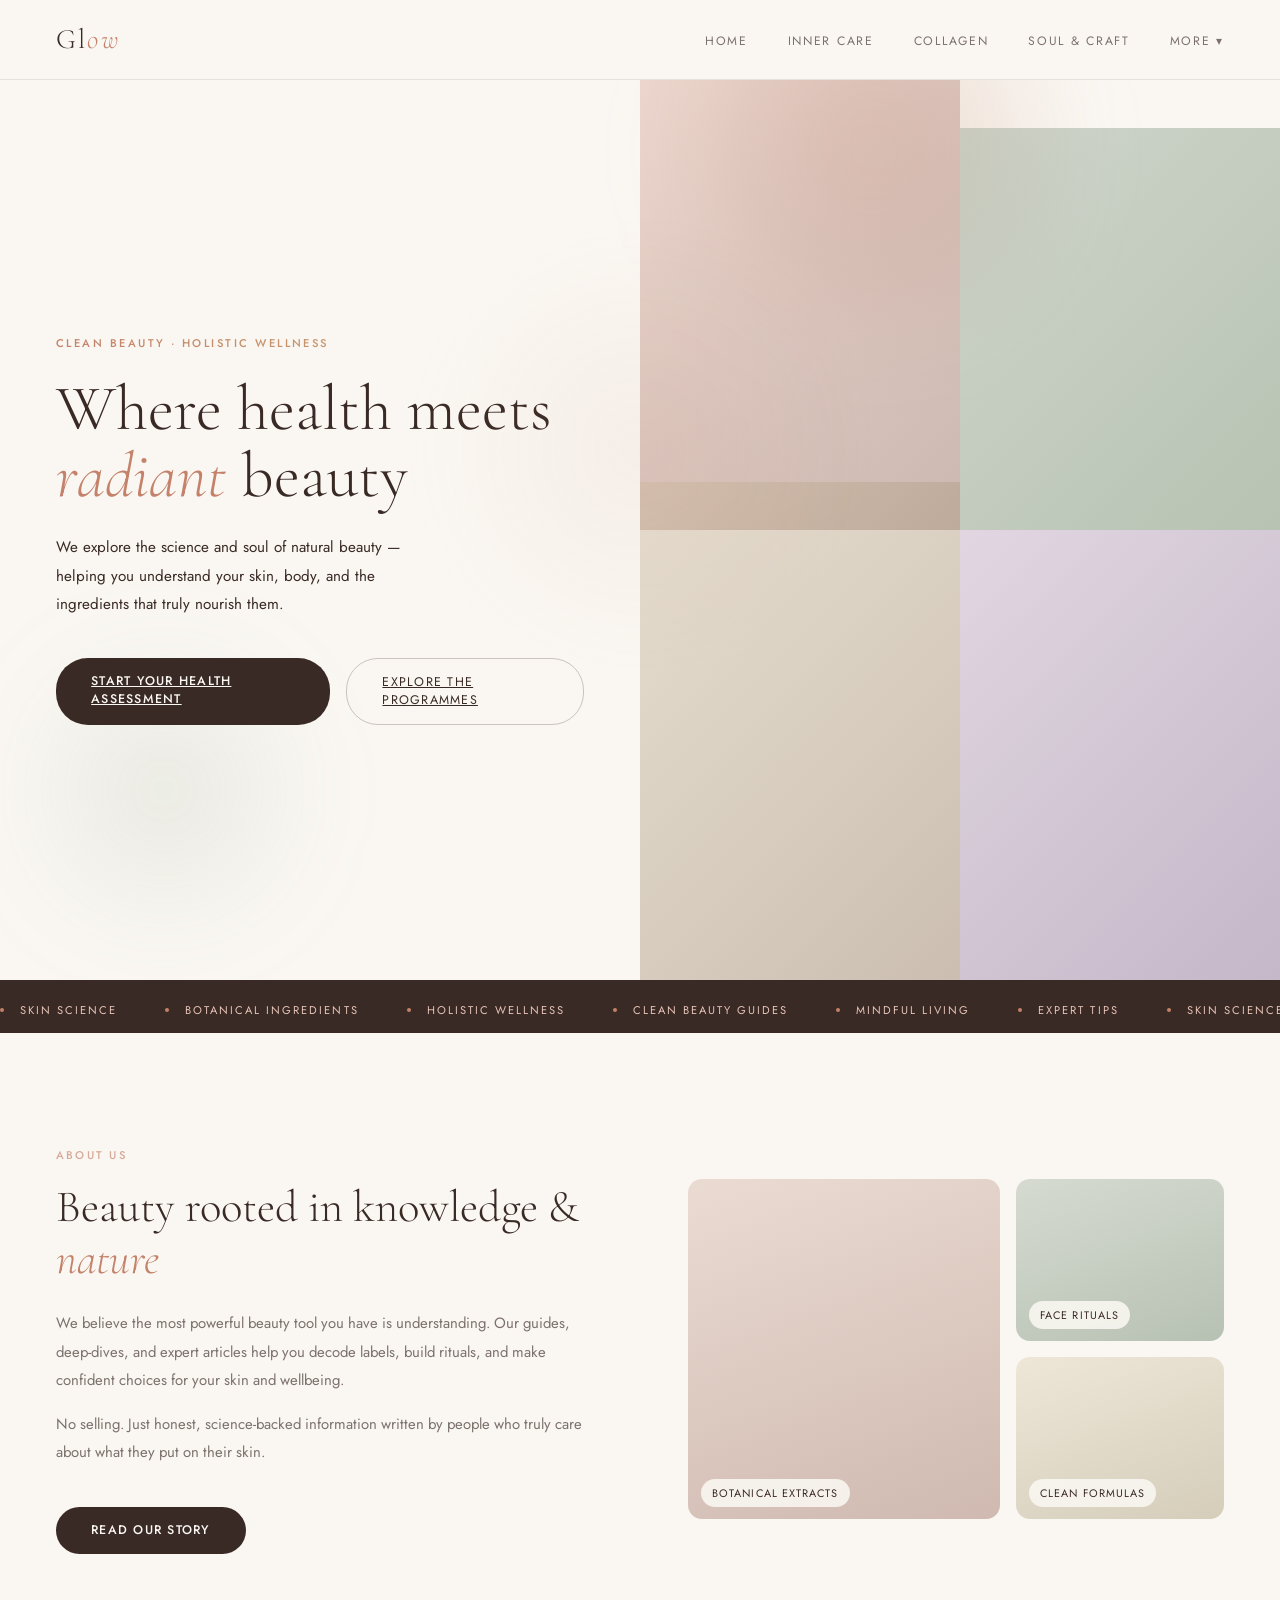
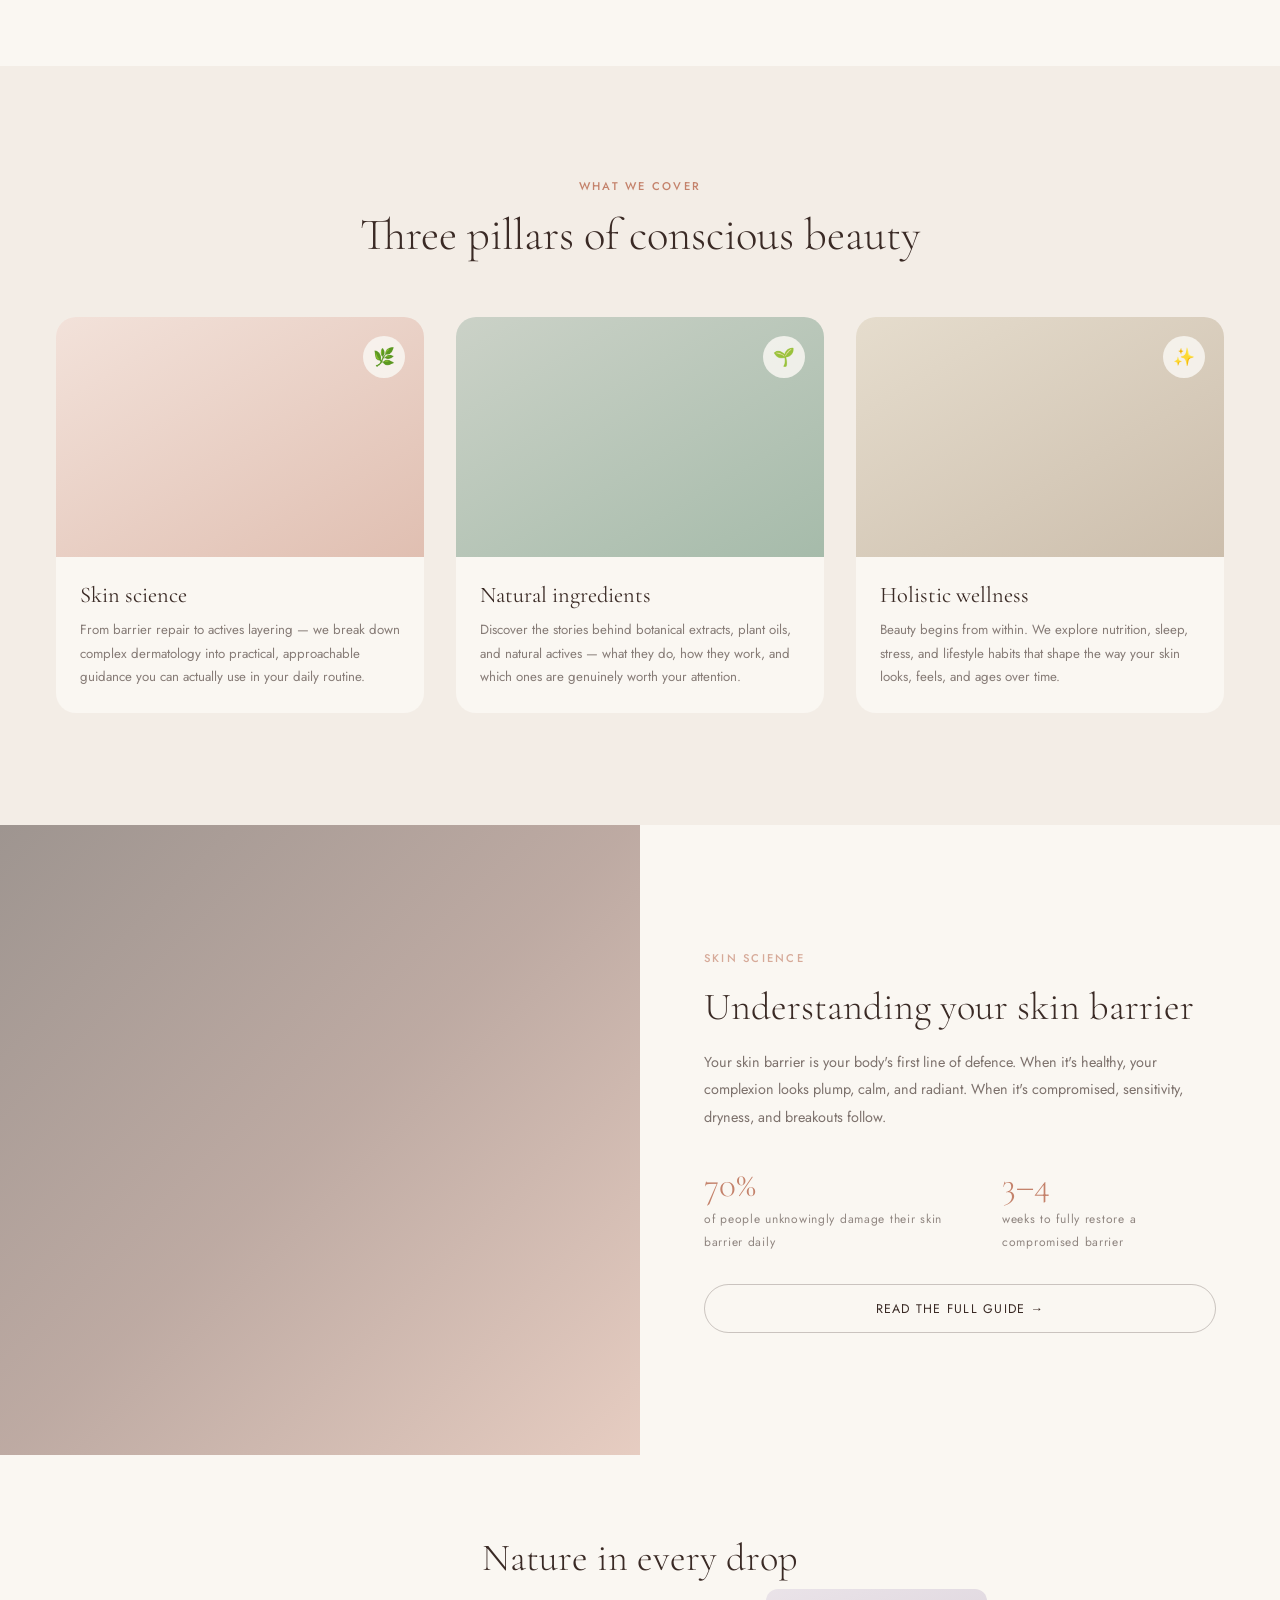
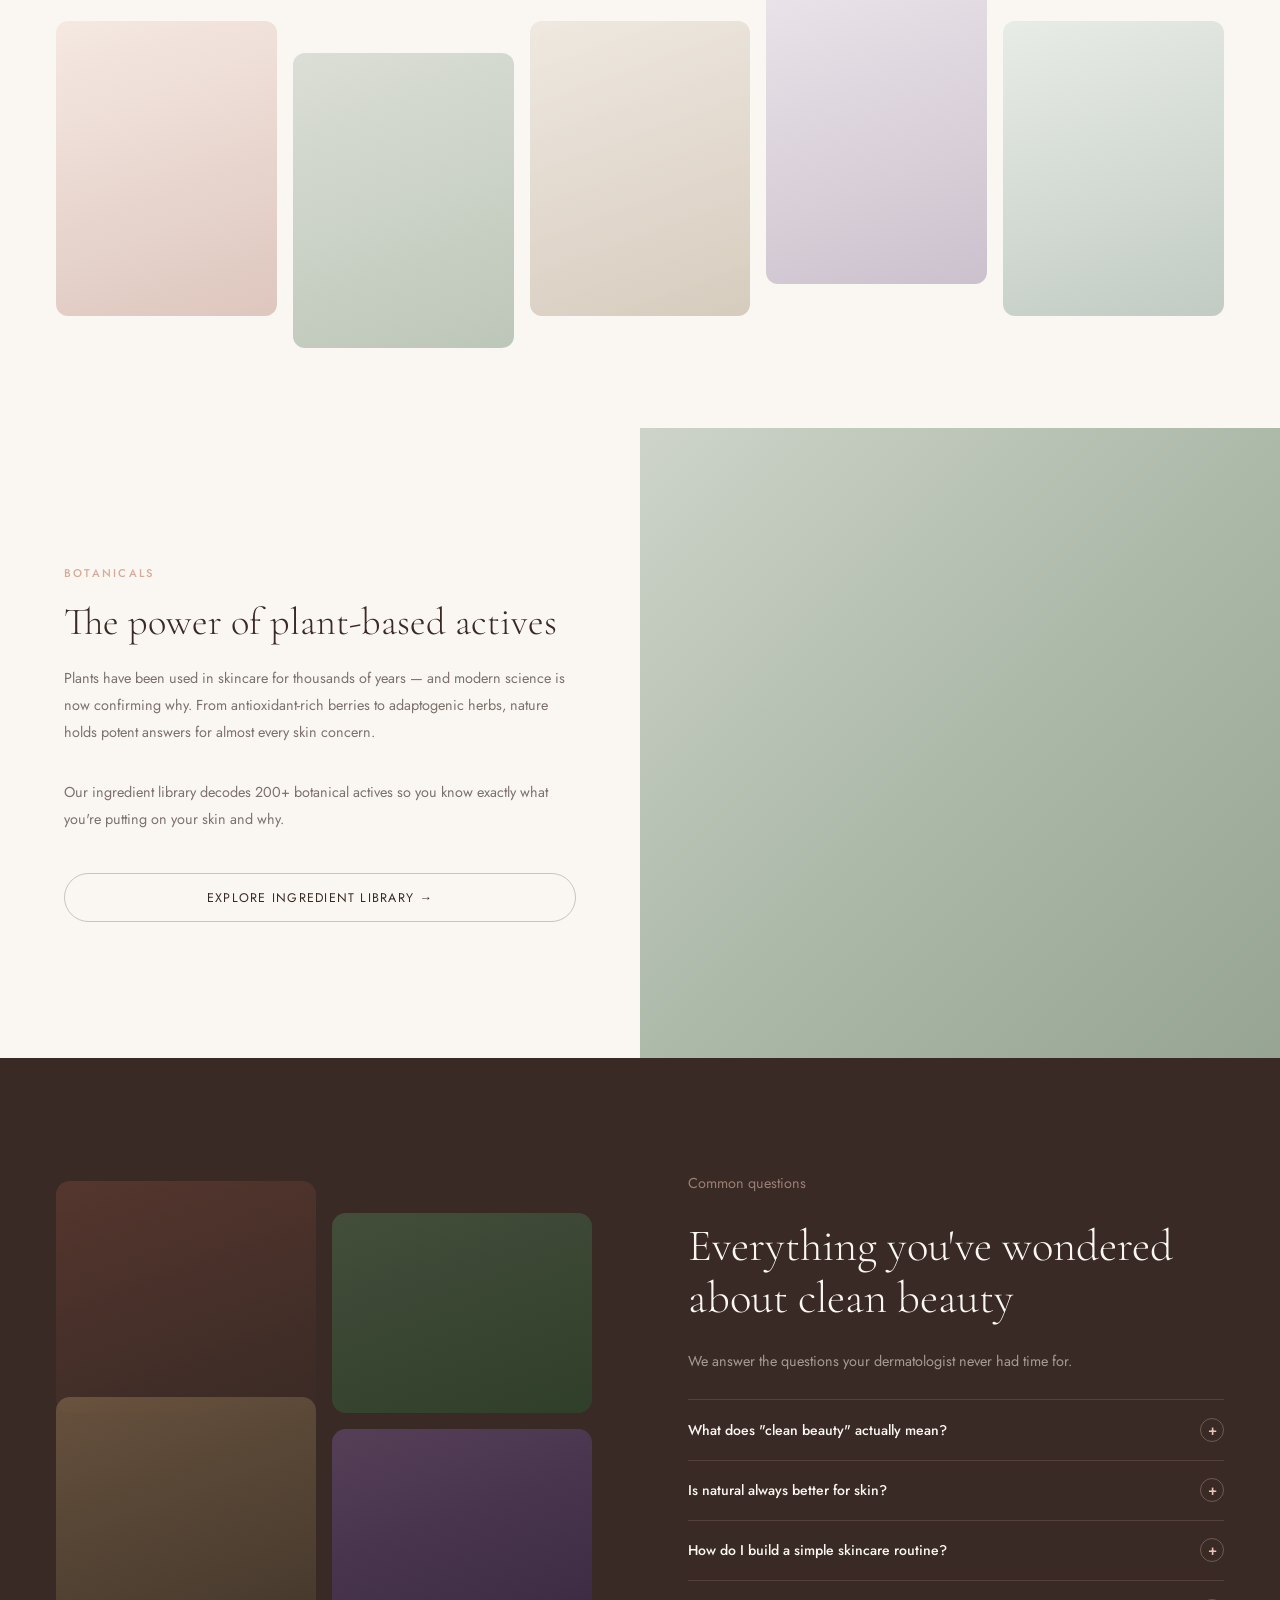
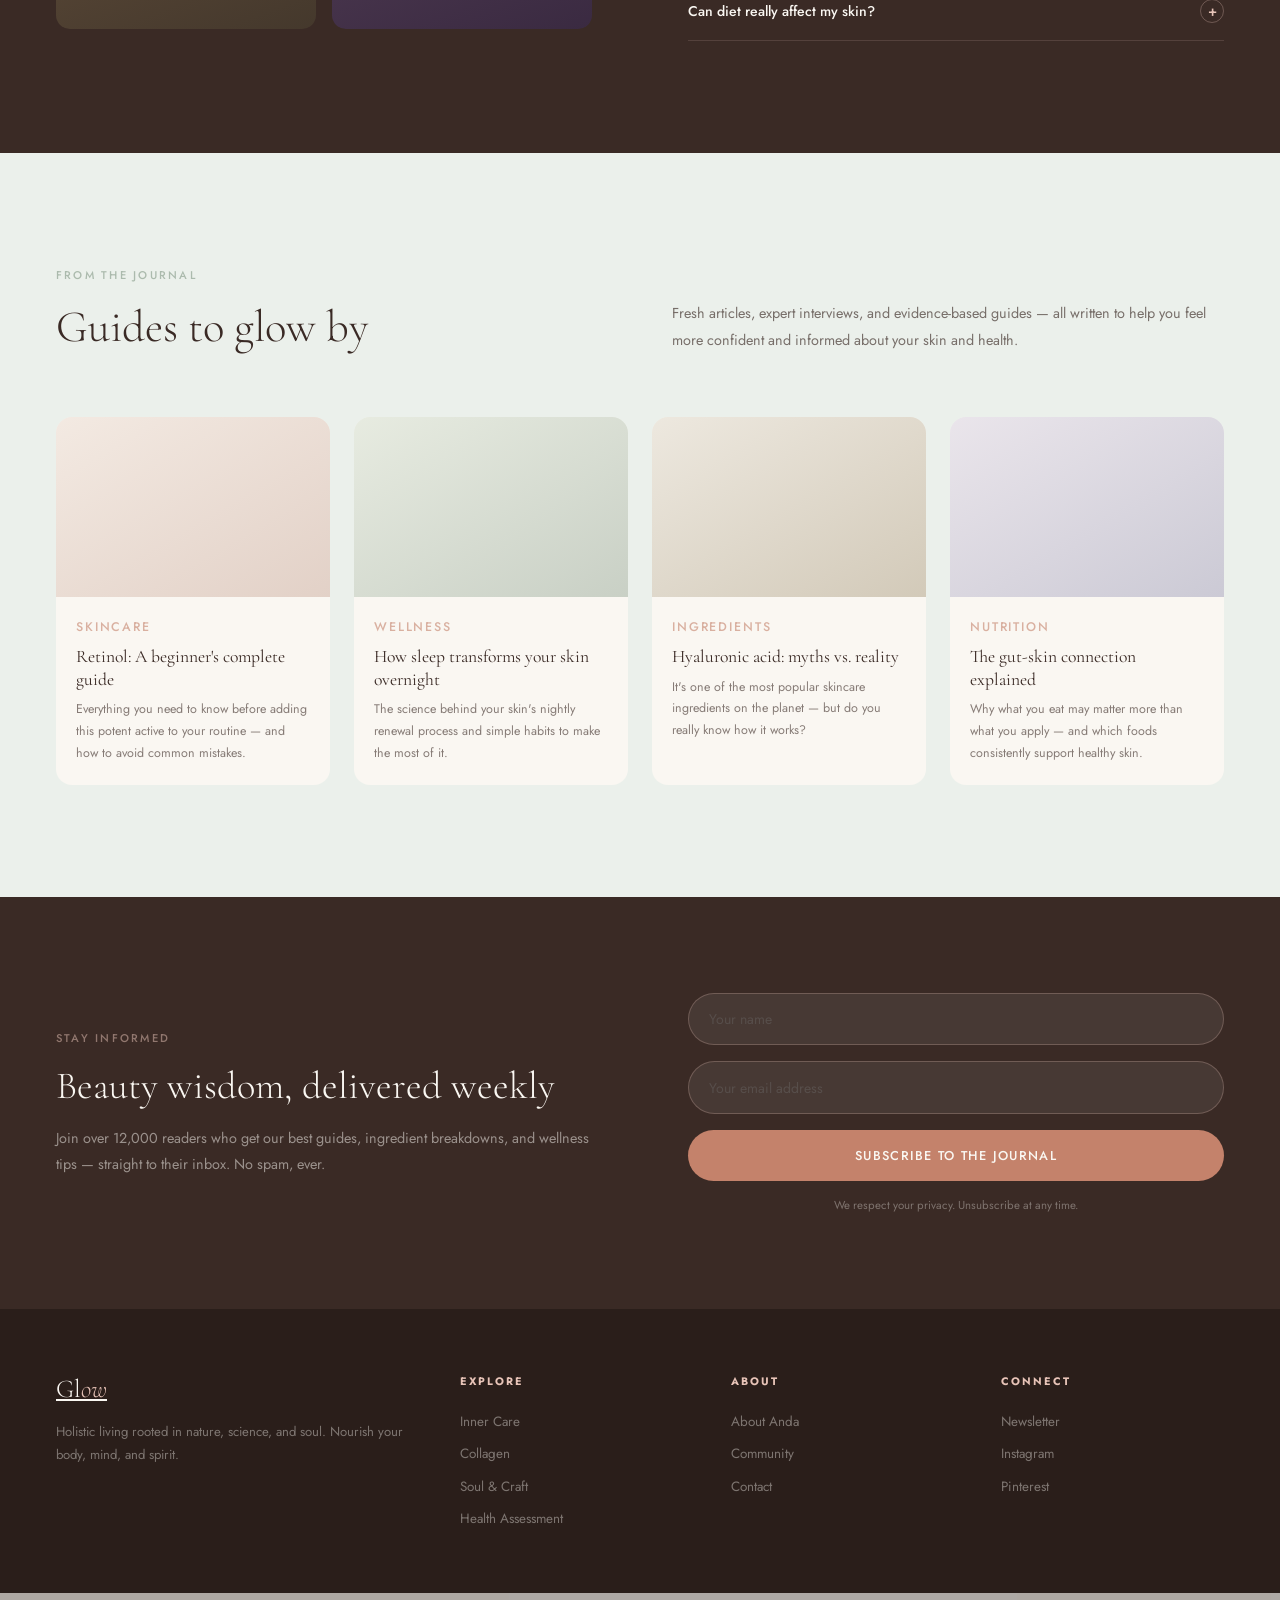
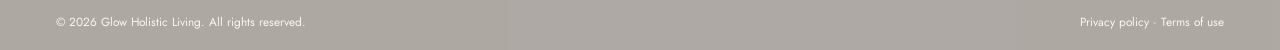
==== index.html @ bde8964c "Initial commit" ====
<!DOCTYPE html>
<html lang="en">
<head>
<meta charset="UTF-8">
<meta name="viewport" content="width=device-width, initial-scale=1.0">
<title>Glow Holistic Living — Home</title>
<link href="https://fonts.googleapis.com/css2?family=Cormorant+Garamond:ital,wght@0,300;0,400;1,300;1,400&family=Jost:wght@300;400;500&display=swap" rel="stylesheet">
<style>
*,*::before,*::after{box-sizing:border-box;margin:0;padding:0}
:root{
  --cream:#FAF7F2;--blush:#E8C4B8;--rose:#C4826B;--deep:#3A2A25;
  --sage:#8A9E8C;--gold:#C9A96E;--light:#F3EDE6;--sage-light:#EBF0EB;
}
html{scroll-behavior:smooth}
body{font-family:'Jost',sans-serif;background:var(--cream);color:var(--deep);overflow-x:hidden}

/* SCROLL REVEAL */
.reveal{opacity:0;transform:translateY(48px);transition:opacity 0.8s ease,transform 0.8s ease}
.reveal.visible{opacity:1;transform:translateY(0)}
.reveal-left{opacity:0;transform:translateX(-48px);transition:opacity 0.9s ease,transform 0.9s ease}
.reveal-left.visible{opacity:1;transform:translateX(0)}
.reveal-right{opacity:0;transform:translateX(48px);transition:opacity 0.9s ease,transform 0.9s ease}
.reveal-right.visible{opacity:1;transform:translateX(0)}
.reveal-scale{opacity:0;transform:scale(0.92);transition:opacity 0.9s ease,transform 0.9s ease}
.reveal-scale.visible{opacity:1;transform:scale(1)}
.delay-1{transition-delay:0.1s}.delay-2{transition-delay:0.2s}.delay-3{transition-delay:0.3s}.delay-4{transition-delay:0.4s}

/* NAV */
nav{
  display:flex;justify-content:space-between;align-items:center;
  padding:1.4rem 3.5rem;background:rgba(250,247,242,0.92);
  position:sticky;top:0;z-index:200;
  border-bottom:0.5px solid rgba(58,42,37,0.1);
  backdrop-filter:blur(8px);
}
.logo{font-family:'Cormorant Garamond',serif;font-size:1.75rem;font-weight:300;letter-spacing:0.08em;text-decoration:none;color:var(--deep)}
.logo em{font-style:italic;color:var(--rose)}
nav ul{list-style:none;display:flex;gap:2.5rem}
nav ul a{text-decoration:none;font-size:0.76rem;font-weight:400;letter-spacing:0.14em;text-transform:uppercase;color:var(--deep);opacity:0.65;transition:opacity 0.2s}
nav ul a:hover{opacity:1}
.nav-btn{background:var(--deep);color:var(--cream)!important;opacity:1!important;padding:0.55rem 1.3rem;border-radius:2rem;font-size:0.74rem!important}

/* HERO */
.hero{min-height:100vh;display:grid;grid-template-columns:1fr 1fr;position:relative;overflow:hidden}
.hero-left{display:flex;flex-direction:column;justify-content:center;padding:7rem 3.5rem;z-index:2}
.hero-eyebrow{font-size:0.7rem;letter-spacing:0.22em;text-transform:uppercase;color:var(--rose);margin-bottom:1.5rem;font-weight:500}
.hero-title{font-family:'Cormorant Garamond',serif;font-size:clamp(3.2rem,5vw,5.5rem);font-weight:300;line-height:1.05;margin-bottom:1.5rem}
.hero-title em{font-style:italic;color:var(--rose)}
.hero-desc{font-size:0.95rem;line-height:1.85;opacity:0.6;max-width:380px;margin-bottom:2.5rem}
.btn-primary{background:var(--deep);color:var(--cream);padding:0.9rem 2.2rem;border-radius:2rem;font-size:0.78rem;font-weight:500;letter-spacing:0.1em;text-transform:uppercase;cursor:pointer;border:none;font-family:'Jost',sans-serif;transition:background 0.25s,transform 0.2s}
.btn-primary:hover{background:var(--rose);transform:translateY(-2px)}
.btn-outline{background:transparent;color:var(--deep);padding:0.9rem 2.2rem;border-radius:2rem;font-size:0.78rem;font-weight:400;letter-spacing:0.1em;text-transform:uppercase;cursor:pointer;border:1px solid rgba(58,42,37,0.25);font-family:'Jost',sans-serif;transition:border-color 0.25s,transform 0.2s}
.btn-outline:hover{border-color:var(--rose);color:var(--rose);transform:translateY(-2px)}
.btn-group{display:flex;gap:1rem}

.hero-right{position:relative;overflow:hidden}
.hero-collage{width:100%;height:100%;display:grid;grid-template-columns:1fr 1fr;grid-template-rows:1fr 1fr;gap:0}
.hero-img{background-size:cover;background-position:center;transition:transform 8s ease}
.hero-img:hover{transform:scale(1.04)}
.hi1{background:linear-gradient(135deg,#D4A090 0%,#8A6055 100%)}
.hi2{background:linear-gradient(135deg,#8A9E8C 0%,#5A7A5C 100%);margin-top:3rem}
.hi3{background:linear-gradient(135deg,#C9B89A 0%,#8A7055 100%);margin-top:-3rem}
.hi4{background:linear-gradient(135deg,#B8A0C4 0%,#7A6090 100%)}

.hero-float{
  position:absolute;bottom:2.5rem;right:2.5rem;
  background:rgba(250,247,242,0.92);backdrop-filter:blur(8px);
  padding:1.1rem 1.4rem;border-radius:14px;z-index:10;
  font-size:0.8rem;color:var(--deep);
}
.hero-float strong{display:block;font-family:'Cormorant Garamond',serif;font-size:1.8rem;font-weight:400;color:var(--rose);line-height:1}

/* MARQUEE */
.marquee-strip{background:var(--deep);padding:0.95rem 0;overflow:hidden;white-space:nowrap}
.marquee-track{display:inline-flex;gap:3rem;animation:marquee 20s linear infinite}
@keyframes marquee{from{transform:translateX(0)}to{transform:translateX(-50%)}}
.marquee-item{font-size:0.7rem;font-weight:400;letter-spacing:0.18em;text-transform:uppercase;color:var(--blush);display:flex;align-items:center;gap:1rem}
.mdot{width:4px;height:4px;border-radius:50%;background:var(--rose);flex-shrink:0}

/* INTRO */
.intro{padding:7rem 3.5rem;display:grid;grid-template-columns:1fr 1fr;gap:6rem;align-items:center}
.intro-text .tag{font-size:0.7rem;letter-spacing:0.2em;text-transform:uppercase;color:var(--rose);margin-bottom:1rem;font-weight:500}
.intro-text h2{font-family:'Cormorant Garamond',serif;font-size:clamp(2.2rem,3.5vw,3.2rem);font-weight:300;line-height:1.15;margin-bottom:1.5rem}
.intro-text p{font-size:0.93rem;line-height:1.9;opacity:0.65;margin-bottom:1rem}
.intro-mosaic{display:grid;grid-template-columns:3fr 2fr;grid-template-rows:auto auto;gap:1rem}
.mosaic-img{border-radius:14px;overflow:hidden;position:relative}
.mosaic-img.tall{grid-row:1/3}
.mi1{background:linear-gradient(160deg,#C9A090,#8A5545);min-height:340px}
.mi2{background:linear-gradient(160deg,#8A9E8C,#4A6A4C);min-height:155px}
.mi3{background:linear-gradient(160deg,#D4C4A0,#9A8A60);min-height:155px}
.mosaic-img .img-label{
  position:absolute;bottom:0.8rem;left:0.8rem;
  background:rgba(250,247,242,0.88);backdrop-filter:blur(4px);
  font-size:0.68rem;letter-spacing:0.1em;text-transform:uppercase;
  padding:0.35rem 0.7rem;border-radius:2rem;color:var(--deep)
}

/* PILLARS */
.pillars{background:var(--light);padding:7rem 3.5rem;text-align:center}
.pillars-header .tag{font-size:0.7rem;letter-spacing:0.2em;text-transform:uppercase;color:var(--rose);margin-bottom:1rem;font-weight:500}
.pillars-header h2{font-family:'Cormorant Garamond',serif;font-size:clamp(2.2rem,3.5vw,3.2rem);font-weight:300;margin-bottom:3.5rem;line-height:1.15}
.pillars-grid{display:grid;grid-template-columns:repeat(3,1fr);gap:2rem}
.pillar-card{background:var(--cream);border-radius:20px;overflow:hidden;text-align:left}
.pillar-img{height:240px;position:relative}
.pi1{background:linear-gradient(150deg,#E8C4B8,#C4826B)}
.pi2{background:linear-gradient(150deg,#8A9E8C,#4A7A5C)}
.pi3{background:linear-gradient(150deg,#C9B89A,#9A8060)}
.pillar-icon{
  position:absolute;top:1.2rem;right:1.2rem;
  width:42px;height:42px;border-radius:50%;
  background:rgba(250,247,242,0.85);
  display:flex;align-items:center;justify-content:center;
  font-size:1.1rem
}
.pillar-body{padding:1.5rem}
.pillar-body h3{font-family:'Cormorant Garamond',serif;font-size:1.4rem;font-weight:400;margin-bottom:0.6rem}
.pillar-body p{font-size:0.83rem;line-height:1.8;opacity:0.6}

/* SPLIT FEATURE */
.feature{display:grid;grid-template-columns:1fr 1fr;min-height:70vh}
.feature-img{position:relative;overflow:hidden}
.feature-img-inner{width:100%;height:100%;min-height:500px;transition:transform 0.6s ease}
.feature-img:hover .feature-img-inner{transform:scale(1.03)}
.fi1{background:linear-gradient(135deg,#3A2A25 0%,#6A4035 40%,#C4826B 100%)}
.fi2{background:linear-gradient(135deg,#8A9E8C 0%,#4A6A4C 60%,#2A4A2C 100%)}
.fi3{background:linear-gradient(135deg,#C9B89A 0%,#8A7050 60%,#4A4030 100%)}
.feature-text{display:flex;flex-direction:column;justify-content:center;padding:5rem 4rem}
.feature-text .tag{font-size:0.7rem;letter-spacing:0.2em;text-transform:uppercase;color:var(--rose);margin-bottom:1rem;font-weight:500}
.feature-text h2{font-family:'Cormorant Garamond',serif;font-size:clamp(2rem,3vw,3rem);font-weight:300;line-height:1.15;margin-bottom:1.25rem}
.feature-text p{font-size:0.9rem;line-height:1.9;opacity:0.65;margin-bottom:2rem}
.stat-row{display:flex;gap:2.5rem;margin-bottom:2rem}
.stat strong{display:block;font-family:'Cormorant Garamond',serif;font-size:2.2rem;font-weight:300;color:var(--rose)}
.stat span{font-size:0.75rem;opacity:0.55;letter-spacing:0.06em}

/* GALLERY STRIP */
.gallery{padding:5rem 3.5rem}
.gallery h2{font-family:'Cormorant Garamond',serif;font-size:clamp(2rem,3vw,2.8rem);font-weight:300;margin-bottom:2.5rem;text-align:center}
.gallery-scroll{display:grid;grid-template-columns:repeat(5,1fr);gap:1rem}
.gallery-item{border-radius:12px;overflow:hidden;aspect-ratio:3/4;position:relative;cursor:pointer}
.gallery-item:nth-child(2){margin-top:2rem}
.gallery-item:nth-child(4){margin-top:-2rem}
.gi1{background:linear-gradient(160deg,#E8C4B8,#A06050)}
.gi2{background:linear-gradient(160deg,#8A9E8C,#3A6040)}
.gi3{background:linear-gradient(160deg,#D4C4B0,#8A7050)}
.gi4{background:linear-gradient(160deg,#C0B0D0,#6A5080)}
.gi5{background:linear-gradient(160deg,#B8D0C8,#4A7060)}
.gallery-item .overlay{
  position:absolute;inset:0;background:rgba(58,42,37,0);
  display:flex;align-items:flex-end;padding:1rem;
  transition:background 0.3s
}
.gallery-item:hover .overlay{background:rgba(58,42,37,0.35)}
.overlay-text{color:var(--cream);font-size:0.75rem;letter-spacing:0.1em;text-transform:uppercase;opacity:0;transition:opacity 0.3s;font-weight:500}
.gallery-item:hover .overlay-text{opacity:1}

/* DARK FEATURE */
.dark-feature{background:var(--deep);color:var(--cream);padding:7rem 3.5rem;display:grid;grid-template-columns:1fr 1fr;gap:6rem;align-items:center}
.dark-feature .tag{color:var(--blush)}
.dark-feature h2{font-family:'Cormorant Garamond',serif;font-size:clamp(2.2rem,3.5vw,3.2rem);font-weight:300;line-height:1.15;margin-bottom:1.5rem;color:var(--cream)}
.dark-feature p{font-size:0.9rem;line-height:1.9;opacity:0.55;margin-bottom:1.5rem}
.accordion{display:flex;flex-direction:column;gap:0}
.acc-item{border-top:0.5px solid rgba(232,196,184,0.15);padding:1.1rem 0;cursor:pointer}
.acc-item:last-child{border-bottom:0.5px solid rgba(232,196,184,0.15)}
.acc-header{display:flex;justify-content:space-between;align-items:center;font-size:0.88rem;font-weight:500;color:var(--cream)}
.acc-toggle{width:24px;height:24px;border-radius:50%;border:0.5px solid rgba(232,196,184,0.3);display:flex;align-items:center;justify-content:center;font-size:0.9rem;color:var(--blush);transition:transform 0.3s}
.acc-body{font-size:0.82rem;line-height:1.8;opacity:0.5;max-height:0;overflow:hidden;transition:max-height 0.4s ease,padding 0.3s}
.acc-body.open{max-height:200px;padding-top:0.75rem}
.acc-toggle.open{transform:rotate(45deg)}

.dark-img-grid{display:grid;grid-template-columns:1fr 1fr;gap:1rem}
.dark-img{border-radius:14px;overflow:hidden}
.dim1{background:linear-gradient(160deg,#6A4035,#3A2A25);min-height:200px}
.dim2{background:linear-gradient(160deg,#4A6A4C,#2A4A2C);min-height:200px;margin-top:2rem}
.dim3{background:linear-gradient(160deg,#8A7050,#4A4030);min-height:200px;margin-top:-2rem}
.dim4{background:linear-gradient(160deg,#6A5080,#3A2A50);min-height:200px}

/* TIPS */
.tips{padding:7rem 3.5rem;background:var(--sage-light)}
.tips-header{display:grid;grid-template-columns:1fr 1fr;gap:4rem;align-items:end;margin-bottom:4rem}
.tips-header .tag{font-size:0.7rem;letter-spacing:0.2em;text-transform:uppercase;color:var(--sage);margin-bottom:1rem;font-weight:500}
.tips-header h2{font-family:'Cormorant Garamond',serif;font-size:clamp(2.2rem,3.5vw,3.2rem);font-weight:300;line-height:1.15}
.tips-header p{font-size:0.9rem;line-height:1.85;opacity:0.65;align-self:end}
.tips-grid{display:grid;grid-template-columns:repeat(4,1fr);gap:1.5rem}
.tip-card{background:var(--cream);border-radius:16px;overflow:hidden}
.tip-img{height:180px;position:relative;overflow:hidden}
.ti1{background:linear-gradient(150deg,#E8D4C8,#C4A090)}
.ti2{background:linear-gradient(150deg,#C8D8C4,#8A9E8C)}
.ti3{background:linear-gradient(150deg,#D8D0C0,#A09070)}
.ti4{background:linear-gradient(150deg,#D0C8E0,#9090B0)}
.tip-body{padding:1.25rem}
.tip-cat{font-size:0.65rem;letter-spacing:0.15em;text-transform:uppercase;color:var(--rose);margin-bottom:0.4rem;font-weight:500}
.tip-body h4{font-family:'Cormorant Garamond',serif;font-size:1.1rem;font-weight:400;margin-bottom:0.5rem;line-height:1.3}
.tip-body p{font-size:0.78rem;line-height:1.75;opacity:0.6}

/* NEWSLETTER */
.newsletter{
  background:var(--deep);padding:6rem 3.5rem;
  display:grid;grid-template-columns:1fr 1fr;gap:6rem;align-items:center
}
.nl-text .tag{color:var(--blush);font-size:0.7rem;letter-spacing:0.2em;text-transform:uppercase;margin-bottom:1rem;font-weight:500}
.nl-text h2{font-family:'Cormorant Garamond',serif;font-size:clamp(2rem,3vw,3rem);font-weight:300;line-height:1.15;color:var(--cream);margin-bottom:1rem}
.nl-text p{font-size:0.9rem;line-height:1.85;opacity:0.5;color:var(--cream)}
.nl-form{display:flex;flex-direction:column;gap:1rem}
.nl-input{background:rgba(255,255,255,0.07);border:0.5px solid rgba(232,196,184,0.25);color:var(--cream);font-family:'Jost',sans-serif;font-size:0.88rem;padding:0.95rem 1.25rem;border-radius:2rem;outline:none;transition:border-color 0.25s}
.nl-input::placeholder{opacity:0.35}
.nl-input:focus{border-color:rgba(232,196,184,0.6)}
.nl-btn{background:var(--rose);color:var(--cream);border:none;font-family:'Jost',sans-serif;font-size:0.8rem;font-weight:500;letter-spacing:0.1em;text-transform:uppercase;padding:1rem;border-radius:2rem;cursor:pointer;transition:background 0.25s,transform 0.2s}
.nl-btn:hover{background:var(--blush);color:var(--deep);transform:translateY(-2px)}
.nl-note{font-size:0.72rem;opacity:0.35;color:var(--cream);text-align:center}

/* FOOTER */
footer{background:#2A1E1A;color:var(--cream);padding:4rem 3.5rem;display:grid;grid-template-columns:1.6fr 1fr 1fr 1fr;gap:3rem}
.f-logo{font-family:'Cormorant Garamond',serif;font-size:1.6rem;font-weight:300;color:var(--cream);margin-bottom:1rem;display:block}
.f-logo em{font-style:italic;color:var(--blush)}
.f-desc{font-size:0.82rem;line-height:1.8;opacity:0.4}
.f-col h4{font-size:0.68rem;letter-spacing:0.18em;text-transform:uppercase;margin-bottom:1.25rem;color:var(--blush)}
.f-col ul{list-style:none;display:flex;flex-direction:column;gap:0.6rem}
.f-col ul a{text-decoration:none;font-size:0.84rem;color:var(--cream);opacity:0.4;transition:opacity 0.2s}
.f-col ul a:hover{opacity:0.9}
.f-bottom{background:#221814;padding:1.25rem 3.5rem;display:flex;justify-content:space-between;font-size:0.74rem;opacity:0.35;color:var(--cream)}

/* Decorative blobs on hero */
.blob{position:absolute;border-radius:50%;filter:blur(60px);pointer-events:none;z-index:0}
.blob-1{width:300px;height:300px;background:rgba(196,130,107,0.18);top:-80px;right:20%;animation:float1 8s ease-in-out infinite}
.blob-2{width:200px;height:200px;background:rgba(138,158,140,0.15);bottom:10%;left:5%;animation:float2 10s ease-in-out infinite}
@keyframes float1{0%,100%{transform:translateY(0) scale(1)}50%{transform:translateY(-30px) scale(1.05)}}
@keyframes float2{0%,100%{transform:translateY(0) scale(1)}50%{transform:translateY(20px) scale(0.97)}}

/* NAV COMPACT ON SCROLL */
nav{transition:padding 0.35s ease,box-shadow 0.35s ease}
nav.scrolled{padding-top:0.8rem;padding-bottom:0.8rem;box-shadow:0 4px 24px rgba(58,42,37,0.09)}

/* NAV LINK UNDERLINE SLIDE */
nav ul a{position:relative}
nav ul a::after{content:'';position:absolute;bottom:-3px;left:0;right:0;height:1px;background:var(--rose);transform:scaleX(0);transform-origin:right;transition:transform 0.3s ease}
nav ul a:hover::after{transform:scaleX(1);transform-origin:left}

/* NAV DROPDOWN */
.nav-more{position:relative}
.nav-more-trigger{cursor:pointer;user-select:none}
.nav-dropdown{display:none;position:absolute;top:calc(100% + 14px);right:0;background:rgba(250,247,242,0.98);backdrop-filter:blur(10px);border:0.5px solid rgba(58,42,37,0.1);border-radius:14px;padding:0.5rem 0;min-width:195px;box-shadow:0 12px 40px rgba(58,42,37,0.13);flex-direction:column}
.nav-more.open .nav-dropdown{display:flex}
.nav-dropdown a{padding:0.7rem 1.3rem;font-size:0.73rem;font-weight:400;letter-spacing:0.12em;text-transform:uppercase;color:var(--deep);opacity:0.65;transition:opacity 0.2s,background 0.2s;text-decoration:none}
.nav-dropdown a::after{display:none!important}
.nav-dropdown a:hover{opacity:1;background:rgba(196,130,107,0.07)}

/* MOBILE NAV */
.nav-toggle{display:none;flex-direction:column;gap:5px;background:none;border:none;cursor:pointer;padding:6px}
.nav-toggle span{display:block;width:22px;height:1.5px;background:var(--deep);transition:transform 0.3s,opacity 0.3s}

/* MOBILE RESPONSIVE */
@media(max-width:768px){
  nav{padding:1rem 1.5rem}
  nav ul{display:none;flex-direction:column;gap:0;position:absolute;top:100%;left:0;right:0;background:rgba(250,247,242,0.98);backdrop-filter:blur(12px);border-bottom:0.5px solid rgba(58,42,37,0.1);padding:0.5rem 0;align-items:stretch}
  nav ul.mobile-open{display:flex}
  nav ul li{border-top:0.5px solid rgba(58,42,37,0.06)}
  nav ul a{padding:0.85rem 1.5rem;display:block;opacity:0.75}
  .nav-toggle{display:flex}
  .nav-more .nav-dropdown{position:static;border:none;box-shadow:none;background:rgba(58,42,37,0.04);border-radius:0;padding:0;display:none}
  .nav-more.open .nav-dropdown{display:flex}
  .nav-dropdown a{padding:0.75rem 2.5rem}
  .hero{grid-template-columns:1fr;min-height:auto}
  .hero-right{display:none}
  .hero-left{padding:4rem 1.5rem 3rem}
  .intro{grid-template-columns:1fr;gap:2.5rem;padding:4rem 1.5rem}
  .intro-mosaic{display:none}
  .pillars{padding:4rem 1.5rem}
  .pillars-grid{grid-template-columns:1fr}
  .feature{grid-template-columns:1fr}
  .feature-img-inner{min-height:280px}
  .gallery{padding:4rem 1.5rem}
  .gallery-scroll{grid-template-columns:repeat(2,1fr)}
  .dark-feature{grid-template-columns:1fr;padding:4rem 1.5rem;gap:3rem}
  .dark-img-grid{display:none}
  .tips{padding:4rem 1.5rem}
  .tips-header{grid-template-columns:1fr;gap:1.5rem}
  .tips-grid{grid-template-columns:1fr 1fr}
  .newsletter{grid-template-columns:1fr;gap:3rem;padding:4rem 1.5rem}
  footer{grid-template-columns:1fr 1fr;gap:2rem;padding:3rem 1.5rem}
  .f-bottom{padding:1rem 1.5rem;flex-direction:column;gap:0.5rem;text-align:center}
}
@media(max-width:480px){
  footer{grid-template-columns:1fr}
  .tips-grid{grid-template-columns:1fr}
  .gallery-scroll{grid-template-columns:1fr 1fr}
}

/* HERO EYEBROW GRADIENT TEXT */
.hero-eyebrow{background:linear-gradient(90deg,var(--rose),var(--gold),var(--rose));background-size:200% auto;-webkit-background-clip:text;-webkit-text-fill-color:transparent;background-clip:text;animation:gradient-text 4s linear infinite}
@keyframes gradient-text{0%{background-position:0% center}100%{background-position:200% center}}

/* HERO COLLAGE CONTINUOUS FLOAT */
.hi1{animation:float-a 7s ease-in-out infinite}
.hi2{animation:float-b 9s ease-in-out infinite 1.2s}
.hi3{animation:float-c 8s ease-in-out infinite 0.6s}
.hi4{animation:float-d 10s ease-in-out infinite 2s}
@keyframes float-a{0%,100%{transform:translateY(0)}50%{transform:translateY(-10px)}}
@keyframes float-b{0%,100%{transform:translateY(0)}50%{transform:translateY(8px)}}
@keyframes float-c{0%,100%{transform:translateY(0)}50%{transform:translateY(-6px)}}
@keyframes float-d{0%,100%{transform:translateY(0)}50%{transform:translateY(12px)}}

/* PULSE RING ON HERO FLOAT BADGE */
.hero-float{position:relative}
.hero-float::before{content:'';position:absolute;inset:-6px;border-radius:19px;border:1.5px solid rgba(196,130,107,0.5);animation:pulse-border 2.5s ease-in-out infinite;pointer-events:none}
@keyframes pulse-border{0%,100%{opacity:0.7;transform:scale(1)}50%{opacity:0;transform:scale(1.07)}}

/* SHIMMER SWEEP ON GRADIENT IMAGE BLOCKS */
.hero-img,.mosaic-img,.pillar-img,.dark-img,.tip-img,.feature-img-inner{position:relative;overflow:hidden}
.hero-img::after,.mosaic-img::after,.pillar-img::after,.dark-img::after,.tip-img::after,.feature-img-inner::after{
  content:'';position:absolute;top:0;left:-80%;width:50%;height:100%;
  background:linear-gradient(90deg,transparent,rgba(255,255,255,0.13),transparent);
  transform:skewX(-15deg);animation:shimmer-sweep 5s ease-in-out infinite;pointer-events:none;
}
@keyframes shimmer-sweep{0%{left:-80%}55%,100%{left:160%}}
.hi1::after{animation-delay:0s}.hi2::after{animation-delay:0.8s}.hi3::after{animation-delay:1.6s}.hi4::after{animation-delay:2.4s}
.mi1::after{animation-delay:0.4s}.mi2::after{animation-delay:1.2s}.mi3::after{animation-delay:2s}
.pi1::after{animation-delay:0.6s}.pi2::after{animation-delay:1.4s}.pi3::after{animation-delay:2.2s}
.fi1::after{animation-delay:0.3s}.fi2::after{animation-delay:1.1s}.fi3::after{animation-delay:1.9s}
.dim1::after{animation-delay:0.2s}.dim2::after{animation-delay:1s}.dim3::after{animation-delay:1.8s}.dim4::after{animation-delay:2.6s}
.ti1::after{animation-delay:0.5s}.ti2::after{animation-delay:1.3s}.ti3::after{animation-delay:2.1s}.ti4::after{animation-delay:2.9s}

/* CARD HOVER (base transition — tilt done via JS) */
.pillar-card,.tip-card{transition:transform 0.25s ease,box-shadow 0.25s ease}

/* CURSOR GLOW */
.cursor-glow{position:fixed;width:480px;height:480px;background:radial-gradient(circle,rgba(196,130,107,0.07) 0%,transparent 70%);border-radius:50%;pointer-events:none;transform:translate(-50%,-50%);z-index:9999}

/* BUTTON RIPPLE */
.btn-primary,.btn-outline,.nl-btn{position:relative;overflow:hidden}
.ripple{position:absolute;border-radius:50%;background:rgba(255,255,255,0.28);transform:scale(0);animation:ripple-anim 0.55s linear;pointer-events:none}
@keyframes ripple-anim{to{transform:scale(4);opacity:0}}

/* GALLERY ITEM SHIMMER (uses ::before to avoid overlay conflict) */
.gallery-item::before{content:'';position:absolute;top:0;left:-80%;width:50%;height:100%;background:linear-gradient(90deg,transparent,rgba(255,255,255,0.1),transparent);transform:skewX(-15deg);animation:shimmer-sweep 5s ease-in-out infinite;pointer-events:none;z-index:1}
.gi1::before{animation-delay:0.1s}.gi2::before{animation-delay:0.9s}.gi3::before{animation-delay:1.7s}.gi4::before{animation-delay:2.5s}.gi5::before{animation-delay:3.2s}
</style>
</head>
<body>

<nav>
  <a href="index.html" class="logo">Gl<em>ow</em></a>
  <button class="nav-toggle" aria-label="Toggle menu"><span></span><span></span><span></span></button>
  <ul>
    <li><a href="index.html" class="nav-active">Home</a></li>
    <li><a href="hydration.html">Inner Care</a></li>
    <li><a href="collagen.html">Collagen</a></li>
    <li><a href="blog.html">Soul &amp; Craft</a></li>
    <li class="nav-more">
      <a href="#" class="nav-more-trigger">More &#9662;</a>
      <div class="nav-dropdown">
        <a href="about.html">About Me</a>
        <a href="community.html">Join the Community</a>
        <a href="assessment.html">Health Assessment</a>
        <a href="contact.html">Contact</a>
      </div>
    </li>
  </ul>
</nav>

<!-- HERO -->
<section class="hero">
  <div class="blob blob-1"></div>
  <div class="blob blob-2"></div>
  <div class="hero-left">
    <p class="hero-eyebrow reveal">Clean Beauty · Holistic Wellness</p>
    <h1 class="hero-title reveal delay-1">Where health meets <em>radiant</em> beauty</h1>
    <p class="hero-desc reveal delay-2">We explore the science and soul of natural beauty — helping you understand your skin, body, and the ingredients that truly nourish them.</p>
    <div class="btn-group reveal delay-3">
      <a href="assessment.html" class="btn-primary">Start Your Health Assessment</a>
      <a href="community.html" class="btn-outline">Explore the Programmes</a>
    </div>
  </div>
  <div class="hero-right">
    <div class="hero-collage">
      <div class="hero-img hi1"></div>
      <div class="hero-img hi2"></div>
      <div class="hero-img hi3"></div>
      <div class="hero-img hi4"></div>
    </div>
    <div class="hero-float reveal delay-4">
      <strong data-count="12" data-suffix="k+">12k+</strong>
      readers this month
    </div>
  </div>
</section>

<!-- MARQUEE -->
<div class="marquee-strip">
  <div class="marquee-track">
    <span class="marquee-item"><span class="mdot"></span>Skin science</span>
    <span class="marquee-item"><span class="mdot"></span>Botanical ingredients</span>
    <span class="marquee-item"><span class="mdot"></span>Holistic wellness</span>
    <span class="marquee-item"><span class="mdot"></span>Clean beauty guides</span>
    <span class="marquee-item"><span class="mdot"></span>Mindful living</span>
    <span class="marquee-item"><span class="mdot"></span>Expert tips</span>
    <span class="marquee-item"><span class="mdot"></span>Skin science</span>
    <span class="marquee-item"><span class="mdot"></span>Botanical ingredients</span>
    <span class="marquee-item"><span class="mdot"></span>Holistic wellness</span>
    <span class="marquee-item"><span class="mdot"></span>Clean beauty guides</span>
    <span class="marquee-item"><span class="mdot"></span>Mindful living</span>
    <span class="marquee-item"><span class="mdot"></span>Expert tips</span>
  </div>
</div>

<!-- INTRO -->
<section class="intro">
  <div class="intro-text reveal-left">
    <p class="tag">About us</p>
    <h2>Beauty rooted in knowledge & <em style="font-family:'Cormorant Garamond',serif;font-style:italic;color:var(--rose)">nature</em></h2>
    <p>We believe the most powerful beauty tool you have is understanding. Our guides, deep-dives, and expert articles help you decode labels, build rituals, and make confident choices for your skin and wellbeing.</p>
    <p>No selling. Just honest, science-backed information written by people who truly care about what they put on their skin.</p>
    <button class="btn-primary" style="margin-top:1.5rem;width:fit-content">Read our story</button>
  </div>
  <div class="intro-mosaic reveal-right">
    <div class="mosaic-img tall mi1"><div class="img-label">Botanical extracts</div></div>
    <div class="mosaic-img mi2"><div class="img-label">Face rituals</div></div>
    <div class="mosaic-img mi3"><div class="img-label">Clean formulas</div></div>
  </div>
</section>

<!-- PILLARS -->
<section class="pillars">
  <div class="pillars-header">
    <p class="tag reveal">What we cover</p>
    <h2 class="reveal delay-1">Three pillars of conscious beauty</h2>
  </div>
  <div class="pillars-grid">
    <div class="pillar-card reveal delay-1">
      <div class="pillar-img pi1">
        <div class="pillar-icon">🌿</div>
      </div>
      <div class="pillar-body">
        <h3>Skin science</h3>
        <p>From barrier repair to actives layering — we break down complex dermatology into practical, approachable guidance you can actually use in your daily routine.</p>
      </div>
    </div>
    <div class="pillar-card reveal delay-2">
      <div class="pillar-img pi2">
        <div class="pillar-icon">🌱</div>
      </div>
      <div class="pillar-body">
        <h3>Natural ingredients</h3>
        <p>Discover the stories behind botanical extracts, plant oils, and natural actives — what they do, how they work, and which ones are genuinely worth your attention.</p>
      </div>
    </div>
    <div class="pillar-card reveal delay-3">
      <div class="pillar-img pi3">
        <div class="pillar-icon">✨</div>
      </div>
      <div class="pillar-body">
        <h3>Holistic wellness</h3>
        <p>Beauty begins from within. We explore nutrition, sleep, stress, and lifestyle habits that shape the way your skin looks, feels, and ages over time.</p>
      </div>
    </div>
  </div>
</section>

<!-- SPLIT FEATURE 1 -->
<section class="feature">
  <div class="feature-img reveal-left">
    <div class="feature-img-inner fi1"></div>
  </div>
  <div class="feature-text reveal-right">
    <p class="tag">Skin science</p>
    <h2>Understanding your skin barrier</h2>
    <p>Your skin barrier is your body's first line of defence. When it's healthy, your complexion looks plump, calm, and radiant. When it's compromised, sensitivity, dryness, and breakouts follow.</p>
    <div class="stat-row">
      <div class="stat"><strong data-count="71" data-suffix="%">71%</strong><span>of people unknowingly damage their skin barrier daily</span></div>
      <div class="stat"><strong>3–4</strong><span>weeks to fully restore a compromised barrier</span></div>
    </div>
    <button class="btn-outline">Read the full guide →</button>
  </div>
</section>

<!-- GALLERY STRIP -->
<section class="gallery">
  <h2 class="reveal">Nature in every drop</h2>
  <div class="gallery-scroll">
    <div class="gallery-item gi1 reveal delay-1"><div class="overlay"><span class="overlay-text">Rose hip</span></div></div>
    <div class="gallery-item gi2 reveal delay-2"><div class="overlay"><span class="overlay-text">Green tea</span></div></div>
    <div class="gallery-item gi3 reveal delay-3"><div class="overlay"><span class="overlay-text">Argan oil</span></div></div>
    <div class="gallery-item gi4 reveal delay-4"><div class="overlay"><span class="overlay-text">Lavender</span></div></div>
    <div class="gallery-item gi5 reveal"><div class="overlay"><span class="overlay-text">Aloe vera</span></div></div>
  </div>
</section>

<!-- SPLIT FEATURE 2 -->
<section class="feature" style="direction:rtl">
  <div class="feature-img reveal-right" style="direction:ltr">
    <div class="feature-img-inner fi2"></div>
  </div>
  <div class="feature-text reveal-left" style="direction:ltr">
    <p class="tag">Botanicals</p>
    <h2>The power of plant-based actives</h2>
    <p>Plants have been used in skincare for thousands of years — and modern science is now confirming why. From antioxidant-rich berries to adaptogenic herbs, nature holds potent answers for almost every skin concern.</p>
    <p>Our ingredient library decodes 200+ botanical actives so you know exactly what you're putting on your skin and why.</p>
    <button class="btn-outline" style="margin-top:0.5rem">Explore ingredient library →</button>
  </div>
</section>

<!-- DARK FEATURE / FAQ -->
<section class="dark-feature">
  <div class="dark-img-grid reveal-left">
    <div class="dark-img dim1"></div>
    <div class="dark-img dim2"></div>
    <div class="dark-img dim3"></div>
    <div class="dark-img dim4"></div>
  </div>
  <div class="reveal-right">
    <p class="tag">Common questions</p>
    <h2 style="color:var(--cream)">Everything you've wondered about clean beauty</h2>
    <p>We answer the questions your dermatologist never had time for.</p>
    <div class="accordion">
      <div class="acc-item" onclick="toggleAcc(this)">
        <div class="acc-header">What does "clean beauty" actually mean? <span class="acc-toggle">+</span></div>
        <div class="acc-body">Clean beauty refers to products formulated without ingredients considered harmful or controversial — such as parabens, sulfates, synthetic fragrances, and certain preservatives. It's as much about what's left out as what's included.</div>
      </div>
      <div class="acc-item" onclick="toggleAcc(this)">
        <div class="acc-header">Is natural always better for skin? <span class="acc-toggle">+</span></div>
        <div class="acc-body">Not necessarily. Both natural and synthetic ingredients can be effective or irritating depending on the individual. The key is understanding what each ingredient does and how your skin responds to it.</div>
      </div>
      <div class="acc-item" onclick="toggleAcc(this)">
        <div class="acc-header">How do I build a simple skincare routine? <span class="acc-toggle">+</span></div>
        <div class="acc-body">Start with three basics: a gentle cleanser, a moisturiser, and SPF (for daytime). Once your skin is stable and comfortable, you can layer in targeted treatments like serums or exfoliants.</div>
      </div>
      <div class="acc-item" onclick="toggleAcc(this)">
        <div class="acc-header">Can diet really affect my skin? <span class="acc-toggle">+</span></div>
        <div class="acc-body">Yes — significantly. Research links high glycaemic diets, dairy, and processed foods to increased breakouts in some people. Conversely, antioxidant-rich foods, omega-3s, and good hydration consistently support clearer, healthier skin.</div>
      </div>
    </div>
  </div>
</section>

<!-- TIPS / JOURNAL -->
<section class="tips">
  <div class="tips-header">
    <div class="reveal-left">
      <p class="tag">From the journal</p>
      <h2>Guides to glow by</h2>
    </div>
    <p class="reveal-right" style="font-size:0.9rem;line-height:1.85;opacity:0.65">Fresh articles, expert interviews, and evidence-based guides — all written to help you feel more confident and informed about your skin and health.</p>
  </div>
  <div class="tips-grid">
    <div class="tip-card reveal delay-1">
      <div class="tip-img ti1"></div>
      <div class="tip-body">
        <p class="tip-cat">Skincare</p>
        <h4>Retinol: A beginner's complete guide</h4>
        <p>Everything you need to know before adding this potent active to your routine — and how to avoid common mistakes.</p>
      </div>
    </div>
    <div class="tip-card reveal delay-2">
      <div class="tip-img ti2"></div>
      <div class="tip-body">
        <p class="tip-cat">Wellness</p>
        <h4>How sleep transforms your skin overnight</h4>
        <p>The science behind your skin's nightly renewal process and simple habits to make the most of it.</p>
      </div>
    </div>
    <div class="tip-card reveal delay-3">
      <div class="tip-img ti3"></div>
      <div class="tip-body">
        <p class="tip-cat">Ingredients</p>
        <h4>Hyaluronic acid: myths vs. reality</h4>
        <p>It's one of the most popular skincare ingredients on the planet — but do you really know how it works?</p>
      </div>
    </div>
    <div class="tip-card reveal delay-4">
      <div class="tip-img ti4"></div>
      <div class="tip-body">
        <p class="tip-cat">Nutrition</p>
        <h4>The gut-skin connection explained</h4>
        <p>Why what you eat may matter more than what you apply — and which foods consistently support healthy skin.</p>
      </div>
    </div>
  </div>
</section>

<!-- NEWSLETTER -->
<section class="newsletter">
  <div class="nl-text reveal-left">
    <p class="tag">Stay informed</p>
    <h2>Beauty wisdom, delivered weekly</h2>
    <p>Join over 12,000 readers who get our best guides, ingredient breakdowns, and wellness tips — straight to their inbox. No spam, ever.</p>
  </div>
  <div class="reveal-right">
    <div class="nl-form">
      <input class="nl-input" type="text" placeholder="Your name" />
      <input class="nl-input" type="email" placeholder="Your email address" />
      <button class="nl-btn">Subscribe to the journal</button>
      <p class="nl-note">We respect your privacy. Unsubscribe at any time.</p>
    </div>
  </div>
</section>

<footer>
  <div>
    <a href="index.html" class="f-logo">Gl<em>ow</em></a>
    <p class="f-desc">Holistic living rooted in nature, science, and soul. Nourish your body, mind, and spirit.</p>
  </div>
  <div class="f-col">
    <h4>Explore</h4>
    <ul>
      <li><a href="hydration.html">Inner Care</a></li>
      <li><a href="collagen.html">Collagen</a></li>
      <li><a href="blog.html">Soul &amp; Craft</a></li>
      <li><a href="assessment.html">Health Assessment</a></li>
    </ul>
  </div>
  <div class="f-col">
    <h4>About</h4>
    <ul>
      <li><a href="about.html">About Anda</a></li>
      <li><a href="community.html">Community</a></li>
      <li><a href="contact.html">Contact</a></li>
    </ul>
  </div>
  <div class="f-col">
    <h4>Connect</h4>
    <ul>
      <li><a href="#">Newsletter</a></li>
      <li><a href="#">Instagram</a></li>
      <li><a href="#">Pinterest</a></li>
    </ul>
  </div>
</footer>
<div class="f-bottom">
  <span>© 2026 Glow Holistic Living. All rights reserved.</span>
  <span>Privacy policy · Terms of use</span>
</div>

<style>
/* ── PHOTO BACKGROUNDS ──────────────────────────────────────── */
/* Hero collage */
.hi1{background:linear-gradient(135deg,rgba(212,160,144,.38),rgba(138,96,85,.42)),url('https://picsum.photos/seed/hi1sk/600/700')center/cover no-repeat}
.hi2{background:linear-gradient(135deg,rgba(138,158,140,.38),rgba(90,122,92,.42)),url('https://picsum.photos/seed/hi2bot/600/700')center/cover no-repeat}
.hi3{background:linear-gradient(135deg,rgba(201,184,154,.38),rgba(138,112,85,.42)),url('https://picsum.photos/seed/hi3nat/600/700')center/cover no-repeat}
.hi4{background:linear-gradient(135deg,rgba(184,160,196,.38),rgba(122,96,144,.42)),url('https://picsum.photos/seed/hi4spa/600/700')center/cover no-repeat}

/* Intro mosaic */
.mi1{background:linear-gradient(160deg,rgba(201,160,144,.32),rgba(138,85,69,.38)),url('https://picsum.photos/seed/mi1face/600/800')center/cover no-repeat}
.mi2{background:linear-gradient(160deg,rgba(138,158,140,.32),rgba(74,106,76,.38)),url('https://picsum.photos/seed/mi2ritual/600/400')center/cover no-repeat}
.mi3{background:linear-gradient(160deg,rgba(212,196,160,.32),rgba(154,138,96,.38)),url('https://picsum.photos/seed/mi3formula/600/400')center/cover no-repeat}

/* Pillar cards */
.pi1{background:linear-gradient(150deg,rgba(232,196,184,.42),rgba(196,130,107,.48)),url('https://picsum.photos/seed/pi1skin/600/400')center/cover no-repeat}
.pi2{background:linear-gradient(150deg,rgba(138,158,140,.42),rgba(74,122,92,.48)),url('https://picsum.photos/seed/pi2plant/600/400')center/cover no-repeat}
.pi3{background:linear-gradient(150deg,rgba(201,184,154,.42),rgba(154,128,96,.48)),url('https://picsum.photos/seed/pi3well/600/400')center/cover no-repeat}

/* Split features */
.fi1{background:linear-gradient(135deg,rgba(58,42,37,.48),rgba(106,64,53,.42),rgba(196,130,107,.36)),url('https://picsum.photos/seed/fi1barrier/800/700')center/cover no-repeat}
.fi2{background:linear-gradient(135deg,rgba(138,158,140,.4),rgba(74,106,76,.44),rgba(42,74,44,.48)),url('https://picsum.photos/seed/fi2botanic/800/700')center/cover no-repeat}
.fi3{background:linear-gradient(135deg,rgba(201,184,154,.4),rgba(138,112,80,.44),rgba(74,64,48,.48)),url('https://picsum.photos/seed/fi3ritual/800/700')center/cover no-repeat}

/* Gallery strip */
.gi1{background:linear-gradient(160deg,rgba(232,196,184,.28),rgba(160,96,80,.32)),url('https://picsum.photos/seed/gi1rose/400/600')center/cover no-repeat}
.gi2{background:linear-gradient(160deg,rgba(138,158,140,.28),rgba(58,96,64,.32)),url('https://picsum.photos/seed/gi2tea/400/600')center/cover no-repeat}
.gi3{background:linear-gradient(160deg,rgba(212,196,176,.28),rgba(138,112,80,.32)),url('https://picsum.photos/seed/gi3argan/400/600')center/cover no-repeat}
.gi4{background:linear-gradient(160deg,rgba(192,176,208,.28),rgba(106,80,128,.32)),url('https://picsum.photos/seed/gi4lavender/400/600')center/cover no-repeat}
.gi5{background:linear-gradient(160deg,rgba(184,208,200,.28),rgba(74,112,96,.32)),url('https://picsum.photos/seed/gi5aloe/400/600')center/cover no-repeat}

/* Dark section images */
.dim1{background:linear-gradient(160deg,rgba(106,64,53,.55),rgba(58,42,37,.65)),url('https://picsum.photos/seed/dim1dk/400/400')center/cover no-repeat}
.dim2{background:linear-gradient(160deg,rgba(74,106,76,.55),rgba(42,74,44,.65)),url('https://picsum.photos/seed/dim2fst/400/400')center/cover no-repeat}
.dim3{background:linear-gradient(160deg,rgba(138,112,80,.55),rgba(74,64,48,.65)),url('https://picsum.photos/seed/dim3erth/400/400')center/cover no-repeat}
.dim4{background:linear-gradient(160deg,rgba(106,80,128,.55),rgba(58,42,80,.65)),url('https://picsum.photos/seed/dim4ngt/400/400')center/cover no-repeat}

/* Journal tip cards */
.ti1{background:linear-gradient(150deg,rgba(232,212,200,.38),rgba(196,160,144,.44)),url('https://picsum.photos/seed/ti1ret/400/300')center/cover no-repeat}
.ti2{background:linear-gradient(150deg,rgba(200,216,196,.38),rgba(138,158,140,.44)),url('https://picsum.photos/seed/ti2slp/400/300')center/cover no-repeat}
.ti3{background:linear-gradient(150deg,rgba(216,208,192,.38),rgba(160,144,112,.44)),url('https://picsum.photos/seed/ti3ser/400/300')center/cover no-repeat}
.ti4{background:linear-gradient(150deg,rgba(208,200,224,.38),rgba(144,144,176,.44)),url('https://picsum.photos/seed/ti4gut/400/300')center/cover no-repeat}
</style>

<script>
// Scroll reveal
const observer = new IntersectionObserver((entries) => {
  entries.forEach(e => { if (e.isIntersecting) e.target.classList.add('visible'); });
}, { threshold: 0.12, rootMargin: '0px 0px -40px 0px' });
document.querySelectorAll('.reveal, .reveal-left, .reveal-right, .reveal-scale').forEach(el => observer.observe(el));

// Accordion
function toggleAcc(item) {
  const body = item.querySelector('.acc-body');
  const toggle = item.querySelector('.acc-toggle');
  const isOpen = body.classList.contains('open');
  document.querySelectorAll('.acc-body').forEach(b => b.classList.remove('open'));
  document.querySelectorAll('.acc-toggle').forEach(t => t.classList.remove('open'));
  if (!isOpen) { body.classList.add('open'); toggle.classList.add('open'); }
}

// Nav compact on scroll
const nav = document.querySelector('nav');
window.addEventListener('scroll', () => {
  nav.classList.toggle('scrolled', window.scrollY > 60);
}, { passive: true });

// Mobile nav toggle
const navToggle = document.querySelector('.nav-toggle');
const navUl = document.querySelector('nav ul');
if (navToggle && navUl) {
  navToggle.addEventListener('click', () => {
    navUl.classList.toggle('mobile-open');
    const spans = navToggle.querySelectorAll('span');
    const open = navUl.classList.contains('mobile-open');
    spans[0].style.transform = open ? 'translateY(6.5px) rotate(45deg)' : '';
    spans[1].style.opacity = open ? '0' : '';
    spans[2].style.transform = open ? 'translateY(-6.5px) rotate(-45deg)' : '';
  });
  document.addEventListener('click', e => {
    if (!nav.contains(e.target)) {
      navUl.classList.remove('mobile-open');
      navToggle.querySelectorAll('span').forEach(s => { s.style.transform=''; s.style.opacity=''; });
    }
  });
}

// More dropdown
const navMore = document.querySelector('.nav-more');
if (navMore) {
  navMore.querySelector('.nav-more-trigger').addEventListener('click', e => {
    e.preventDefault(); e.stopPropagation();
    navMore.classList.toggle('open');
  });
  document.addEventListener('click', e => { if (!navMore.contains(e.target)) navMore.classList.remove('open'); });
}

// Cursor glow
const glow = document.createElement('div');
glow.className = 'cursor-glow';
document.body.appendChild(glow);
let glowX = window.innerWidth / 2, glowY = window.innerHeight / 2, currX = glowX, currY = glowY;
document.addEventListener('mousemove', e => { glowX = e.clientX; glowY = e.clientY; });
(function animateGlow() {
  currX += (glowX - currX) * 0.07;
  currY += (glowY - currY) * 0.07;
  glow.style.left = currX + 'px';
  glow.style.top = currY + 'px';
  requestAnimationFrame(animateGlow);
})();

// Counter animation
function countUp(el, target, suffix) {
  const duration = 1800;
  const start = performance.now();
  (function update(now) {
    const p = Math.min((now - start) / duration, 1);
    const eased = 1 - Math.pow(1 - p, 3);
    el.textContent = Math.floor(eased * target) + suffix;
    if (p < 1) requestAnimationFrame(update);
    else el.textContent = target + suffix;
  })(start);
}
const counterObserver = new IntersectionObserver((entries) => {
  entries.forEach(e => {
    if (!e.isIntersecting) return;
    const el = e.target;
    countUp(el, parseFloat(el.dataset.count), el.dataset.suffix || '');
    counterObserver.unobserve(el);
  });
}, { threshold: 0.6 });
document.querySelectorAll('[data-count]').forEach(el => counterObserver.observe(el));

// 3D card tilt
document.querySelectorAll('.pillar-card, .tip-card').forEach(card => {
  card.addEventListener('mousemove', e => {
    const r = card.getBoundingClientRect();
    const x = (e.clientX - r.left) / r.width - 0.5;
    const y = (e.clientY - r.top) / r.height - 0.5;
    card.style.transform = `perspective(800px) rotateY(${x * 7}deg) rotateX(${-y * 7}deg) translateY(-6px) scale(1.01)`;
    card.style.boxShadow = `${-x * 14}px ${y * 14}px 32px rgba(58,42,37,0.13)`;
  });
  card.addEventListener('mouseleave', () => {
    card.style.transform = '';
    card.style.boxShadow = '';
  });
});

// Button ripple
document.querySelectorAll('.btn-primary, .btn-outline, .nl-btn').forEach(btn => {
  btn.addEventListener('click', e => {
    const r = btn.getBoundingClientRect();
    const size = Math.max(r.width, r.height);
    const ripple = document.createElement('span');
    ripple.className = 'ripple';
    ripple.style.cssText = `width:${size}px;height:${size}px;left:${e.clientX - r.left - size/2}px;top:${e.clientY - r.top - size/2}px`;
    btn.appendChild(ripple);
    setTimeout(() => ripple.remove(), 600);
  });
});
</script>
</body>
</html>
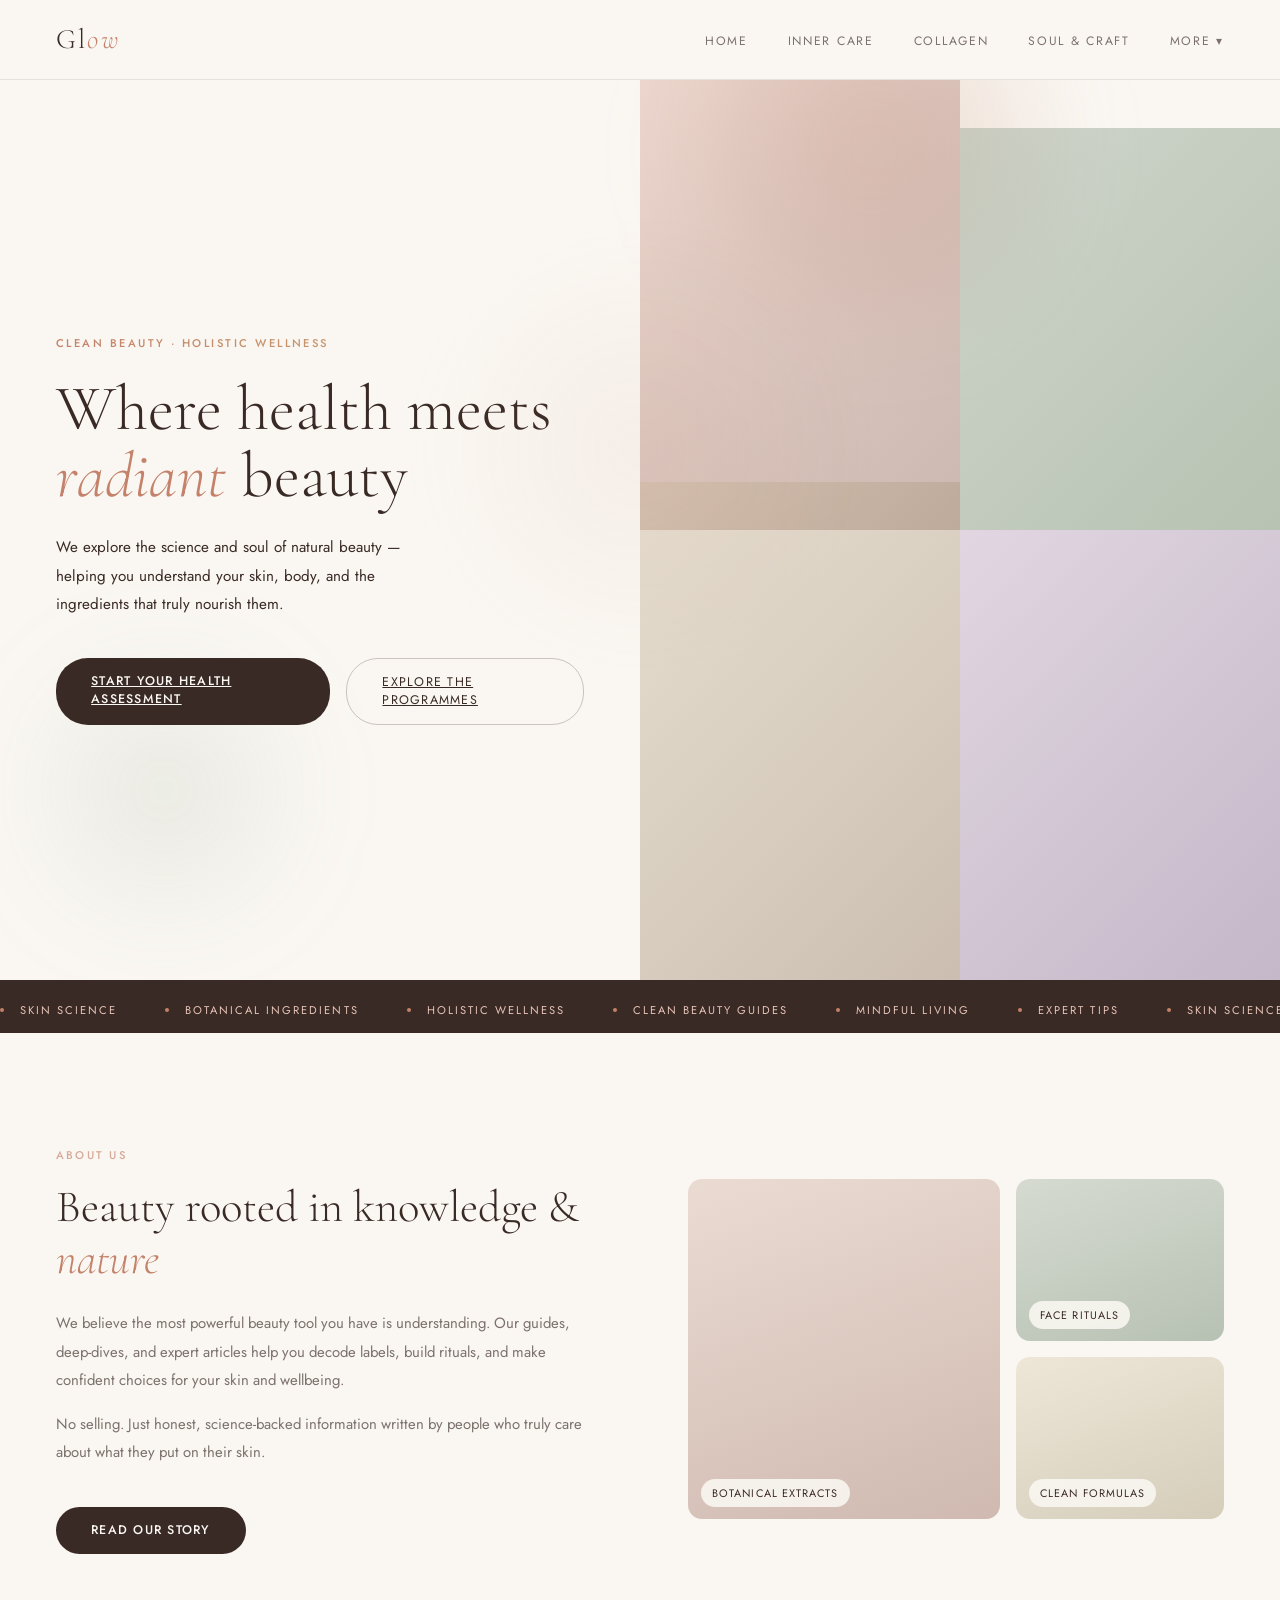
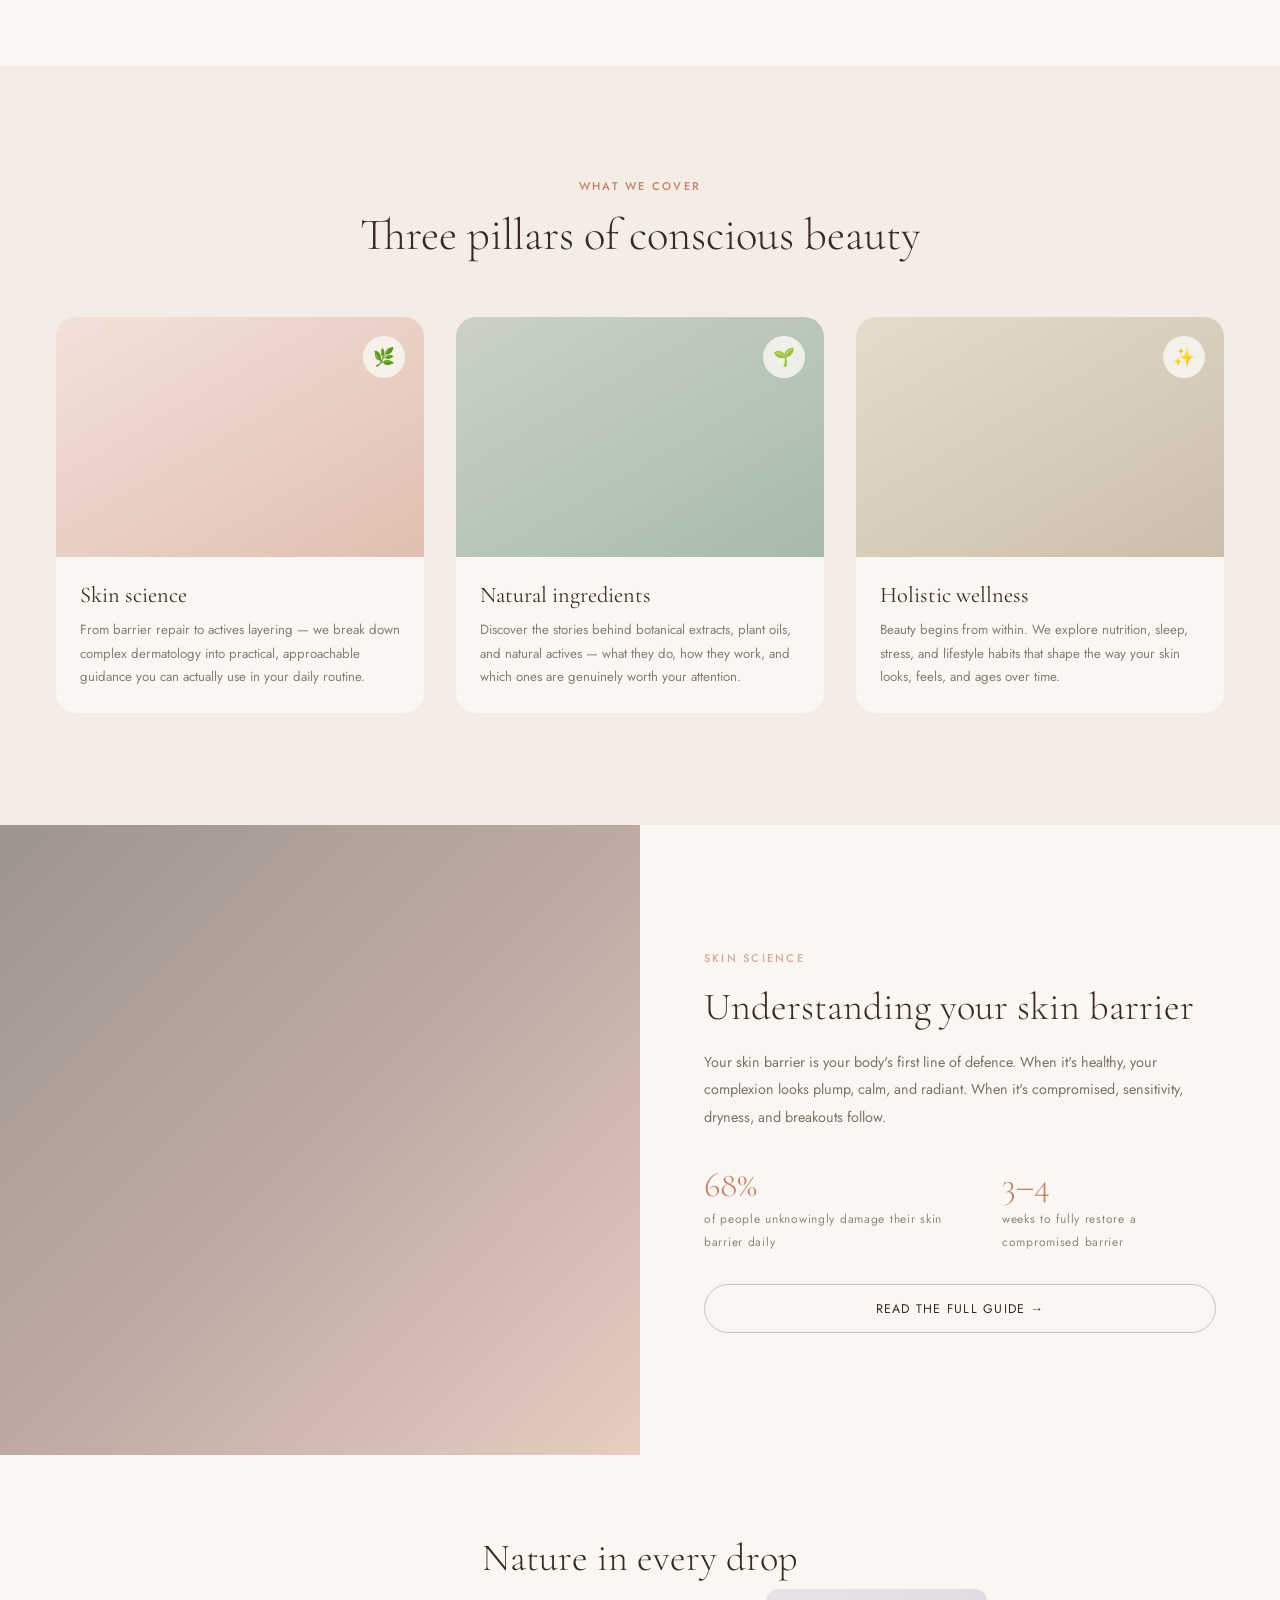
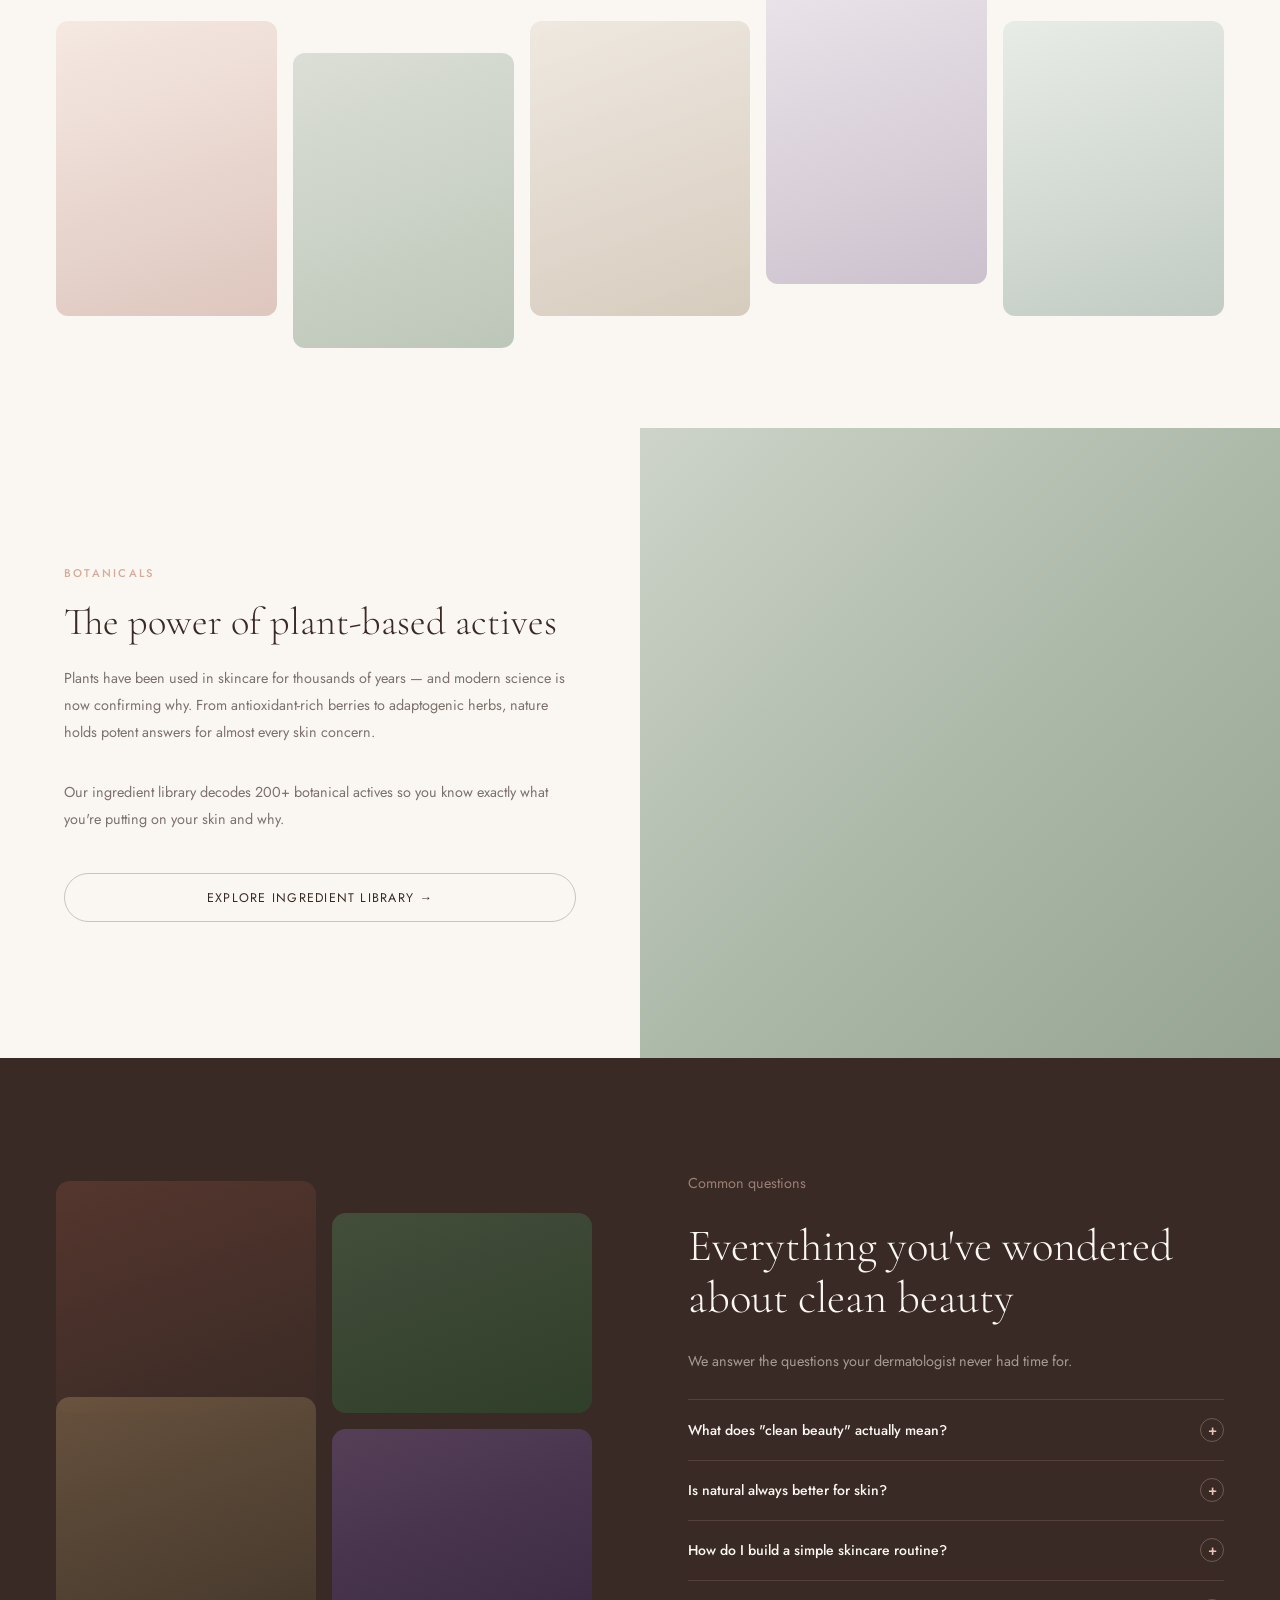
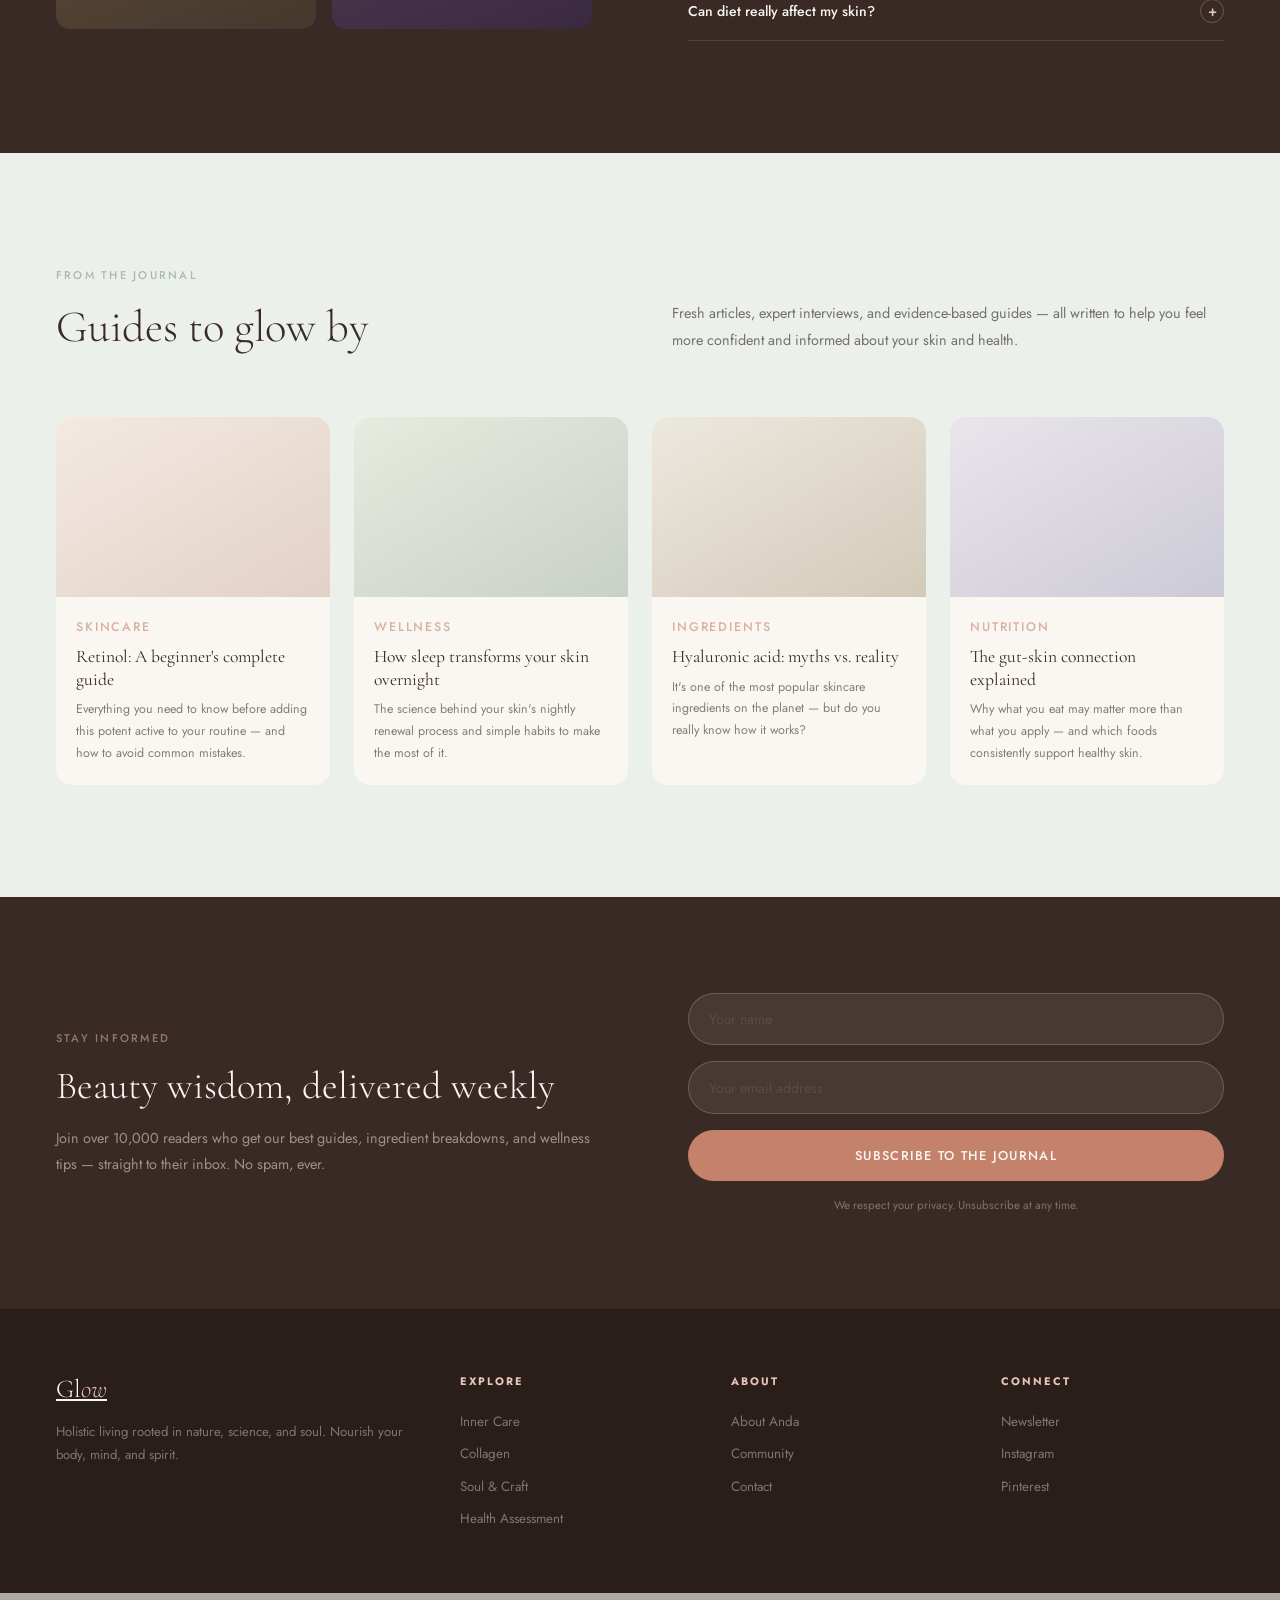
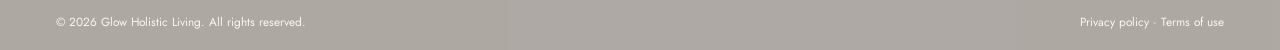
==== commit 3d56abe7: "Quiz Email Connection" ====
--- a/index.html
+++ b/index.html
@@ -582,7 +582,7 @@
   <div class="nl-text reveal-left">
     <p class="tag">Stay informed</p>
     <h2>Beauty wisdom, delivered weekly</h2>
-    <p>Join over 12,000 readers who get our best guides, ingredient breakdowns, and wellness tips — straight to their inbox. No spam, ever.</p>
+    <p>Join over 10,000 readers who get our best guides, ingredient breakdowns, and wellness tips — straight to their inbox. No spam, ever.</p>
   </div>
   <div class="reveal-right">
     <div class="nl-form">
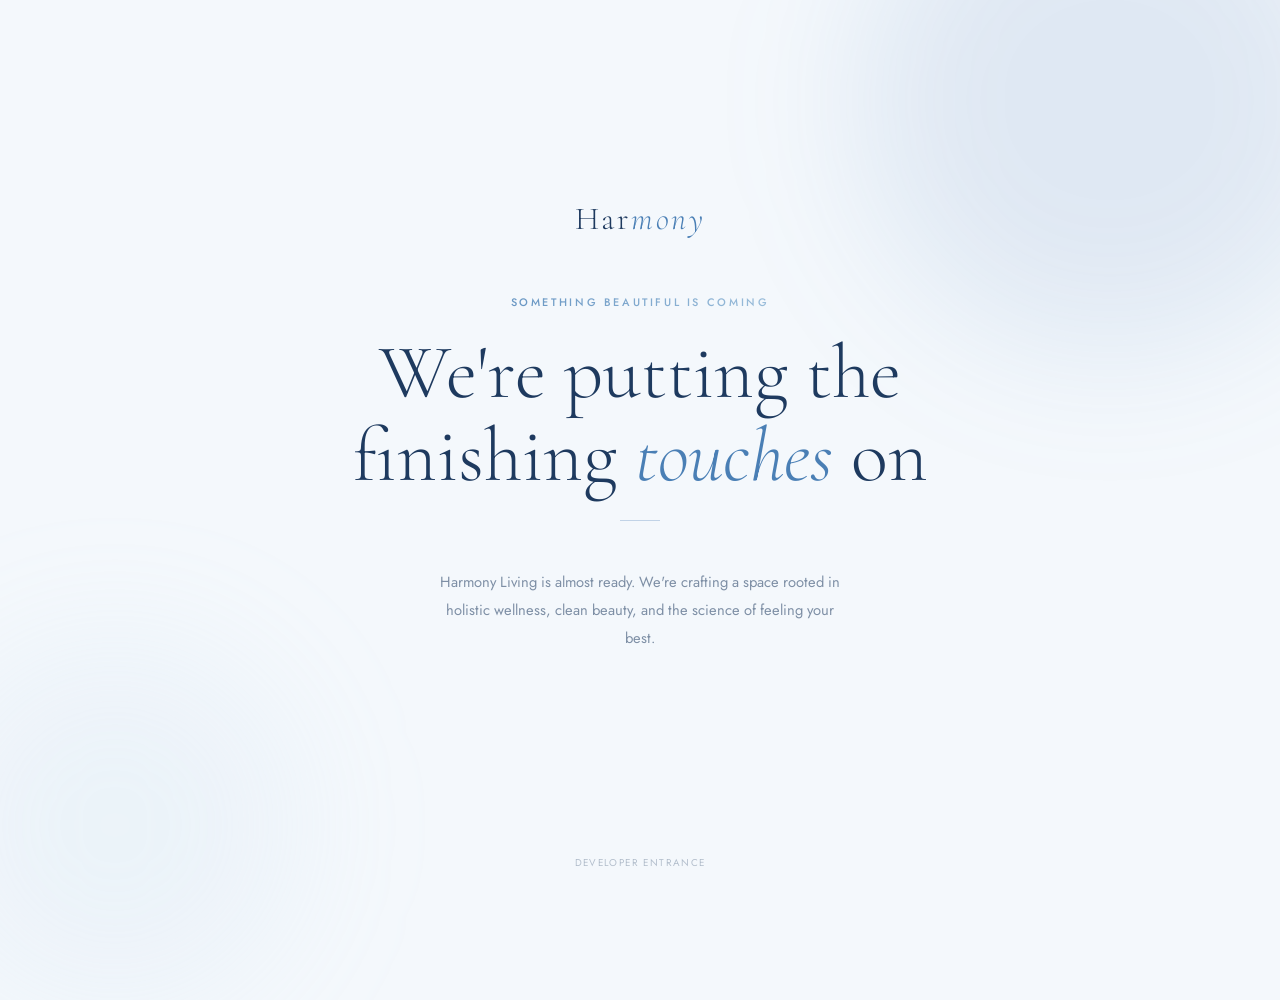
==== commit 100a1e0a: "Added Construction page with password LatviaIsCool" ====
--- a/index.html
+++ b/index.html
@@ -1,793 +1,110 @@
-
 <!DOCTYPE html>
 <html lang="en">
 <head>
 <meta charset="UTF-8">
 <meta name="viewport" content="width=device-width, initial-scale=1.0">
-<title>Glow Holistic Living — Home</title>
+<link rel="icon" type="image/svg+xml" href="favicon.svg">
+<title>Harmony Living — Coming Soon</title>
 <link href="https://fonts.googleapis.com/css2?family=Cormorant+Garamond:ital,wght@0,300;0,400;1,300;1,400&family=Jost:wght@300;400;500&display=swap" rel="stylesheet">
 <style>
 *,*::before,*::after{box-sizing:border-box;margin:0;padding:0}
-:root{
-  --cream:#FAF7F2;--blush:#E8C4B8;--rose:#C4826B;--deep:#3A2A25;
-  --sage:#8A9E8C;--gold:#C9A96E;--light:#F3EDE6;--sage-light:#EBF0EB;
-}
-html{scroll-behavior:smooth}
-body{font-family:'Jost',sans-serif;background:var(--cream);color:var(--deep);overflow-x:hidden}
+:root{--cream:#F4F8FC;--blush:#B8D4E8;--rose:#4A7FB5;--deep:#1E3A5F}
+body{font-family:'Jost',sans-serif;background:var(--cream);color:var(--deep);min-height:100vh;display:flex;flex-direction:column;align-items:center;justify-content:center;overflow:hidden;position:relative}
 
-/* SCROLL REVEAL */
-.reveal{opacity:0;transform:translateY(48px);transition:opacity 0.8s ease,transform 0.8s ease}
-.reveal.visible{opacity:1;transform:translateY(0)}
-.reveal-left{opacity:0;transform:translateX(-48px);transition:opacity 0.9s ease,transform 0.9s ease}
-.reveal-left.visible{opacity:1;transform:translateX(0)}
-.reveal-right{opacity:0;transform:translateX(48px);transition:opacity 0.9s ease,transform 0.9s ease}
-.reveal-right.visible{opacity:1;transform:translateX(0)}
-.reveal-scale{opacity:0;transform:scale(0.92);transition:opacity 0.9s ease,transform 0.9s ease}
-.reveal-scale.visible{opacity:1;transform:scale(1)}
-.delay-1{transition-delay:0.1s}.delay-2{transition-delay:0.2s}.delay-3{transition-delay:0.3s}.delay-4{transition-delay:0.4s}
+.blob{position:absolute;border-radius:50%;filter:blur(70px);pointer-events:none}
+.blob-1{width:500px;height:500px;background:rgba(74,127,181,0.12);top:-150px;right:-80px;animation:float1 9s ease-in-out infinite}
+.blob-2{width:350px;height:350px;background:rgba(184,212,232,0.15);bottom:-100px;left:-60px;animation:float2 11s ease-in-out infinite}
+@keyframes float1{0%,100%{transform:translateY(0) scale(1)}50%{transform:translateY(-30px) scale(1.04)}}
+@keyframes float2{0%,100%{transform:translateY(0) scale(1)}50%{transform:translateY(22px) scale(0.97)}}
 
-/* NAV */
-nav{
-  display:flex;justify-content:space-between;align-items:center;
-  padding:1.4rem 3.5rem;background:rgba(250,247,242,0.92);
-  position:sticky;top:0;z-index:200;
-  border-bottom:0.5px solid rgba(58,42,37,0.1);
-  backdrop-filter:blur(8px);
-}
-.logo{font-family:'Cormorant Garamond',serif;font-size:1.75rem;font-weight:300;letter-spacing:0.08em;text-decoration:none;color:var(--deep)}
+.center{position:relative;z-index:1;text-align:center;padding:2rem}
+
+.logo{font-family:'Cormorant Garamond',serif;font-size:2rem;font-weight:300;letter-spacing:0.08em;color:var(--deep);text-decoration:none;display:inline-block;margin-bottom:3.5rem}
 .logo em{font-style:italic;color:var(--rose)}
-nav ul{list-style:none;display:flex;gap:2.5rem}
-nav ul a{text-decoration:none;font-size:0.76rem;font-weight:400;letter-spacing:0.14em;text-transform:uppercase;color:var(--deep);opacity:0.65;transition:opacity 0.2s}
-nav ul a:hover{opacity:1}
-.nav-btn{background:var(--deep);color:var(--cream)!important;opacity:1!important;padding:0.55rem 1.3rem;border-radius:2rem;font-size:0.74rem!important}
 
-/* HERO */
-.hero{min-height:100vh;display:grid;grid-template-columns:1fr 1fr;position:relative;overflow:hidden}
-.hero-left{display:flex;flex-direction:column;justify-content:center;padding:7rem 3.5rem;z-index:2}
-.hero-eyebrow{font-size:0.7rem;letter-spacing:0.22em;text-transform:uppercase;color:var(--rose);margin-bottom:1.5rem;font-weight:500}
-.hero-title{font-family:'Cormorant Garamond',serif;font-size:clamp(3.2rem,5vw,5.5rem);font-weight:300;line-height:1.05;margin-bottom:1.5rem}
-.hero-title em{font-style:italic;color:var(--rose)}
-.hero-desc{font-size:0.95rem;line-height:1.85;opacity:0.6;max-width:380px;margin-bottom:2.5rem}
-.btn-primary{background:var(--deep);color:var(--cream);padding:0.9rem 2.2rem;border-radius:2rem;font-size:0.78rem;font-weight:500;letter-spacing:0.1em;text-transform:uppercase;cursor:pointer;border:none;font-family:'Jost',sans-serif;transition:background 0.25s,transform 0.2s}
-.btn-primary:hover{background:var(--rose);transform:translateY(-2px)}
-.btn-outline{background:transparent;color:var(--deep);padding:0.9rem 2.2rem;border-radius:2rem;font-size:0.78rem;font-weight:400;letter-spacing:0.1em;text-transform:uppercase;cursor:pointer;border:1px solid rgba(58,42,37,0.25);font-family:'Jost',sans-serif;transition:border-color 0.25s,transform 0.2s}
-.btn-outline:hover{border-color:var(--rose);color:var(--rose);transform:translateY(-2px)}
-.btn-group{display:flex;gap:1rem}
+.eyebrow{font-size:0.68rem;letter-spacing:0.24em;text-transform:uppercase;font-weight:500;color:var(--rose);margin-bottom:1.4rem;background:linear-gradient(90deg,var(--rose),var(--blush),var(--rose));background-size:200% auto;-webkit-background-clip:text;-webkit-text-fill-color:transparent;background-clip:text;animation:grad 4s linear infinite}
+@keyframes grad{0%{background-position:0% center}100%{background-position:200% center}}
 
-.hero-right{position:relative;overflow:hidden}
-.hero-collage{width:100%;height:100%;display:grid;grid-template-columns:1fr 1fr;grid-template-rows:1fr 1fr;gap:0}
-.hero-img{background-size:cover;background-position:center;transition:transform 8s ease}
-.hero-img:hover{transform:scale(1.04)}
-.hi1{background:linear-gradient(135deg,#D4A090 0%,#8A6055 100%)}
-.hi2{background:linear-gradient(135deg,#8A9E8C 0%,#5A7A5C 100%);margin-top:3rem}
-.hi3{background:linear-gradient(135deg,#C9B89A 0%,#8A7055 100%);margin-top:-3rem}
-.hi4{background:linear-gradient(135deg,#B8A0C4 0%,#7A6090 100%)}
+h1{font-family:'Cormorant Garamond',serif;font-size:clamp(2.8rem,6vw,5rem);font-weight:300;line-height:1.08;margin-bottom:1.4rem}
+h1 em{font-style:italic;color:var(--rose)}
 
-.hero-float{
-  position:absolute;bottom:2.5rem;right:2.5rem;
-  background:rgba(250,247,242,0.92);backdrop-filter:blur(8px);
-  padding:1.1rem 1.4rem;border-radius:14px;z-index:10;
-  font-size:0.8rem;color:var(--deep);
-}
-.hero-float strong{display:block;font-family:'Cormorant Garamond',serif;font-size:1.8rem;font-weight:400;color:var(--rose);line-height:1}
+.sub{font-size:0.92rem;line-height:1.9;opacity:0.55;max-width:420px;margin:0 auto 3rem}
 
-/* MARQUEE */
-.marquee-strip{background:var(--deep);padding:0.95rem 0;overflow:hidden;white-space:nowrap}
-.marquee-track{display:inline-flex;gap:3rem;animation:marquee 20s linear infinite}
-@keyframes marquee{from{transform:translateX(0)}to{transform:translateX(-50%)}}
-.marquee-item{font-size:0.7rem;font-weight:400;letter-spacing:0.18em;text-transform:uppercase;color:var(--blush);display:flex;align-items:center;gap:1rem}
-.mdot{width:4px;height:4px;border-radius:50%;background:var(--rose);flex-shrink:0}
+.divider{width:40px;height:1px;background:rgba(74,127,181,0.3);margin:0 auto 3rem}
 
-/* INTRO */
-.intro{padding:7rem 3.5rem;display:grid;grid-template-columns:1fr 1fr;gap:6rem;align-items:center}
-.intro-text .tag{font-size:0.7rem;letter-spacing:0.2em;text-transform:uppercase;color:var(--rose);margin-bottom:1rem;font-weight:500}
-.intro-text h2{font-family:'Cormorant Garamond',serif;font-size:clamp(2.2rem,3.5vw,3.2rem);font-weight:300;line-height:1.15;margin-bottom:1.5rem}
-.intro-text p{font-size:0.93rem;line-height:1.9;opacity:0.65;margin-bottom:1rem}
-.intro-mosaic{display:grid;grid-template-columns:3fr 2fr;grid-template-rows:auto auto;gap:1rem}
-.mosaic-img{border-radius:14px;overflow:hidden;position:relative}
-.mosaic-img.tall{grid-row:1/3}
-.mi1{background:linear-gradient(160deg,#C9A090,#8A5545);min-height:340px}
-.mi2{background:linear-gradient(160deg,#8A9E8C,#4A6A4C);min-height:155px}
-.mi3{background:linear-gradient(160deg,#D4C4A0,#9A8A60);min-height:155px}
-.mosaic-img .img-label{
-  position:absolute;bottom:0.8rem;left:0.8rem;
-  background:rgba(250,247,242,0.88);backdrop-filter:blur(4px);
-  font-size:0.68rem;letter-spacing:0.1em;text-transform:uppercase;
-  padding:0.35rem 0.7rem;border-radius:2rem;color:var(--deep)
-}
+/* Dev entrance */
+.dev-area{position:fixed;bottom:1.6rem;left:50%;transform:translateX(-50%);text-align:center}
+.dev-trigger{font-size:0.62rem;letter-spacing:0.14em;text-transform:uppercase;opacity:0.3;cursor:pointer;background:none;border:none;font-family:'Jost',sans-serif;color:var(--deep);transition:opacity 0.2s;padding:0.3rem 0.6rem}
+.dev-trigger:hover{opacity:0.6}
 
-/* PILLARS */
-.pillars{background:var(--light);padding:7rem 3.5rem;text-align:center}
-.pillars-header .tag{font-size:0.7rem;letter-spacing:0.2em;text-transform:uppercase;color:var(--rose);margin-bottom:1rem;font-weight:500}
-.pillars-header h2{font-family:'Cormorant Garamond',serif;font-size:clamp(2.2rem,3.5vw,3.2rem);font-weight:300;margin-bottom:3.5rem;line-height:1.15}
-.pillars-grid{display:grid;grid-template-columns:repeat(3,1fr);gap:2rem}
-.pillar-card{background:var(--cream);border-radius:20px;overflow:hidden;text-align:left}
-.pillar-img{height:240px;position:relative}
-.pi1{background:linear-gradient(150deg,#E8C4B8,#C4826B)}
-.pi2{background:linear-gradient(150deg,#8A9E8C,#4A7A5C)}
-.pi3{background:linear-gradient(150deg,#C9B89A,#9A8060)}
-.pillar-icon{
-  position:absolute;top:1.2rem;right:1.2rem;
-  width:42px;height:42px;border-radius:50%;
-  background:rgba(250,247,242,0.85);
-  display:flex;align-items:center;justify-content:center;
-  font-size:1.1rem
-}
-.pillar-body{padding:1.5rem}
-.pillar-body h3{font-family:'Cormorant Garamond',serif;font-size:1.4rem;font-weight:400;margin-bottom:0.6rem}
-.pillar-body p{font-size:0.83rem;line-height:1.8;opacity:0.6}
-
-/* SPLIT FEATURE */
-.feature{display:grid;grid-template-columns:1fr 1fr;min-height:70vh}
-.feature-img{position:relative;overflow:hidden}
-.feature-img-inner{width:100%;height:100%;min-height:500px;transition:transform 0.6s ease}
-.feature-img:hover .feature-img-inner{transform:scale(1.03)}
-.fi1{background:linear-gradient(135deg,#3A2A25 0%,#6A4035 40%,#C4826B 100%)}
-.fi2{background:linear-gradient(135deg,#8A9E8C 0%,#4A6A4C 60%,#2A4A2C 100%)}
-.fi3{background:linear-gradient(135deg,#C9B89A 0%,#8A7050 60%,#4A4030 100%)}
-.feature-text{display:flex;flex-direction:column;justify-content:center;padding:5rem 4rem}
-.feature-text .tag{font-size:0.7rem;letter-spacing:0.2em;text-transform:uppercase;color:var(--rose);margin-bottom:1rem;font-weight:500}
-.feature-text h2{font-family:'Cormorant Garamond',serif;font-size:clamp(2rem,3vw,3rem);font-weight:300;line-height:1.15;margin-bottom:1.25rem}
-.feature-text p{font-size:0.9rem;line-height:1.9;opacity:0.65;margin-bottom:2rem}
-.stat-row{display:flex;gap:2.5rem;margin-bottom:2rem}
-.stat strong{display:block;font-family:'Cormorant Garamond',serif;font-size:2.2rem;font-weight:300;color:var(--rose)}
-.stat span{font-size:0.75rem;opacity:0.55;letter-spacing:0.06em}
-
-/* GALLERY STRIP */
-.gallery{padding:5rem 3.5rem}
-.gallery h2{font-family:'Cormorant Garamond',serif;font-size:clamp(2rem,3vw,2.8rem);font-weight:300;margin-bottom:2.5rem;text-align:center}
-.gallery-scroll{display:grid;grid-template-columns:repeat(5,1fr);gap:1rem}
-.gallery-item{border-radius:12px;overflow:hidden;aspect-ratio:3/4;position:relative;cursor:pointer}
-.gallery-item:nth-child(2){margin-top:2rem}
-.gallery-item:nth-child(4){margin-top:-2rem}
-.gi1{background:linear-gradient(160deg,#E8C4B8,#A06050)}
-.gi2{background:linear-gradient(160deg,#8A9E8C,#3A6040)}
-.gi3{background:linear-gradient(160deg,#D4C4B0,#8A7050)}
-.gi4{background:linear-gradient(160deg,#C0B0D0,#6A5080)}
-.gi5{background:linear-gradient(160deg,#B8D0C8,#4A7060)}
-.gallery-item .overlay{
-  position:absolute;inset:0;background:rgba(58,42,37,0);
-  display:flex;align-items:flex-end;padding:1rem;
-  transition:background 0.3s
-}
-.gallery-item:hover .overlay{background:rgba(58,42,37,0.35)}
-.overlay-text{color:var(--cream);font-size:0.75rem;letter-spacing:0.1em;text-transform:uppercase;opacity:0;transition:opacity 0.3s;font-weight:500}
-.gallery-item:hover .overlay-text{opacity:1}
-
-/* DARK FEATURE */
-.dark-feature{background:var(--deep);color:var(--cream);padding:7rem 3.5rem;display:grid;grid-template-columns:1fr 1fr;gap:6rem;align-items:center}
-.dark-feature .tag{color:var(--blush)}
-.dark-feature h2{font-family:'Cormorant Garamond',serif;font-size:clamp(2.2rem,3.5vw,3.2rem);font-weight:300;line-height:1.15;margin-bottom:1.5rem;color:var(--cream)}
-.dark-feature p{font-size:0.9rem;line-height:1.9;opacity:0.55;margin-bottom:1.5rem}
-.accordion{display:flex;flex-direction:column;gap:0}
-.acc-item{border-top:0.5px solid rgba(232,196,184,0.15);padding:1.1rem 0;cursor:pointer}
-.acc-item:last-child{border-bottom:0.5px solid rgba(232,196,184,0.15)}
-.acc-header{display:flex;justify-content:space-between;align-items:center;font-size:0.88rem;font-weight:500;color:var(--cream)}
-.acc-toggle{width:24px;height:24px;border-radius:50%;border:0.5px solid rgba(232,196,184,0.3);display:flex;align-items:center;justify-content:center;font-size:0.9rem;color:var(--blush);transition:transform 0.3s}
-.acc-body{font-size:0.82rem;line-height:1.8;opacity:0.5;max-height:0;overflow:hidden;transition:max-height 0.4s ease,padding 0.3s}
-.acc-body.open{max-height:200px;padding-top:0.75rem}
-.acc-toggle.open{transform:rotate(45deg)}
-
-.dark-img-grid{display:grid;grid-template-columns:1fr 1fr;gap:1rem}
-.dark-img{border-radius:14px;overflow:hidden}
-.dim1{background:linear-gradient(160deg,#6A4035,#3A2A25);min-height:200px}
-.dim2{background:linear-gradient(160deg,#4A6A4C,#2A4A2C);min-height:200px;margin-top:2rem}
-.dim3{background:linear-gradient(160deg,#8A7050,#4A4030);min-height:200px;margin-top:-2rem}
-.dim4{background:linear-gradient(160deg,#6A5080,#3A2A50);min-height:200px}
-
-/* TIPS */
-.tips{padding:7rem 3.5rem;background:var(--sage-light)}
-.tips-header{display:grid;grid-template-columns:1fr 1fr;gap:4rem;align-items:end;margin-bottom:4rem}
-.tips-header .tag{font-size:0.7rem;letter-spacing:0.2em;text-transform:uppercase;color:var(--sage);margin-bottom:1rem;font-weight:500}
-.tips-header h2{font-family:'Cormorant Garamond',serif;font-size:clamp(2.2rem,3.5vw,3.2rem);font-weight:300;line-height:1.15}
-.tips-header p{font-size:0.9rem;line-height:1.85;opacity:0.65;align-self:end}
-.tips-grid{display:grid;grid-template-columns:repeat(4,1fr);gap:1.5rem}
-.tip-card{background:var(--cream);border-radius:16px;overflow:hidden}
-.tip-img{height:180px;position:relative;overflow:hidden}
-.ti1{background:linear-gradient(150deg,#E8D4C8,#C4A090)}
-.ti2{background:linear-gradient(150deg,#C8D8C4,#8A9E8C)}
-.ti3{background:linear-gradient(150deg,#D8D0C0,#A09070)}
-.ti4{background:linear-gradient(150deg,#D0C8E0,#9090B0)}
-.tip-body{padding:1.25rem}
-.tip-cat{font-size:0.65rem;letter-spacing:0.15em;text-transform:uppercase;color:var(--rose);margin-bottom:0.4rem;font-weight:500}
-.tip-body h4{font-family:'Cormorant Garamond',serif;font-size:1.1rem;font-weight:400;margin-bottom:0.5rem;line-height:1.3}
-.tip-body p{font-size:0.78rem;line-height:1.75;opacity:0.6}
-
-/* NEWSLETTER */
-.newsletter{
-  background:var(--deep);padding:6rem 3.5rem;
-  display:grid;grid-template-columns:1fr 1fr;gap:6rem;align-items:center
-}
-.nl-text .tag{color:var(--blush);font-size:0.7rem;letter-spacing:0.2em;text-transform:uppercase;margin-bottom:1rem;font-weight:500}
-.nl-text h2{font-family:'Cormorant Garamond',serif;font-size:clamp(2rem,3vw,3rem);font-weight:300;line-height:1.15;color:var(--cream);margin-bottom:1rem}
-.nl-text p{font-size:0.9rem;line-height:1.85;opacity:0.5;color:var(--cream)}
-.nl-form{display:flex;flex-direction:column;gap:1rem}
-.nl-input{background:rgba(255,255,255,0.07);border:0.5px solid rgba(232,196,184,0.25);color:var(--cream);font-family:'Jost',sans-serif;font-size:0.88rem;padding:0.95rem 1.25rem;border-radius:2rem;outline:none;transition:border-color 0.25s}
-.nl-input::placeholder{opacity:0.35}
-.nl-input:focus{border-color:rgba(232,196,184,0.6)}
-.nl-btn{background:var(--rose);color:var(--cream);border:none;font-family:'Jost',sans-serif;font-size:0.8rem;font-weight:500;letter-spacing:0.1em;text-transform:uppercase;padding:1rem;border-radius:2rem;cursor:pointer;transition:background 0.25s,transform 0.2s}
-.nl-btn:hover{background:var(--blush);color:var(--deep);transform:translateY(-2px)}
-.nl-note{font-size:0.72rem;opacity:0.35;color:var(--cream);text-align:center}
-
-/* FOOTER */
-footer{background:#2A1E1A;color:var(--cream);padding:4rem 3.5rem;display:grid;grid-template-columns:1.6fr 1fr 1fr 1fr;gap:3rem}
-.f-logo{font-family:'Cormorant Garamond',serif;font-size:1.6rem;font-weight:300;color:var(--cream);margin-bottom:1rem;display:block}
-.f-logo em{font-style:italic;color:var(--blush)}
-.f-desc{font-size:0.82rem;line-height:1.8;opacity:0.4}
-.f-col h4{font-size:0.68rem;letter-spacing:0.18em;text-transform:uppercase;margin-bottom:1.25rem;color:var(--blush)}
-.f-col ul{list-style:none;display:flex;flex-direction:column;gap:0.6rem}
-.f-col ul a{text-decoration:none;font-size:0.84rem;color:var(--cream);opacity:0.4;transition:opacity 0.2s}
-.f-col ul a:hover{opacity:0.9}
-.f-bottom{background:#221814;padding:1.25rem 3.5rem;display:flex;justify-content:space-between;font-size:0.74rem;opacity:0.35;color:var(--cream)}
-
-/* Decorative blobs on hero */
-.blob{position:absolute;border-radius:50%;filter:blur(60px);pointer-events:none;z-index:0}
-.blob-1{width:300px;height:300px;background:rgba(196,130,107,0.18);top:-80px;right:20%;animation:float1 8s ease-in-out infinite}
-.blob-2{width:200px;height:200px;background:rgba(138,158,140,0.15);bottom:10%;left:5%;animation:float2 10s ease-in-out infinite}
-@keyframes float1{0%,100%{transform:translateY(0) scale(1)}50%{transform:translateY(-30px) scale(1.05)}}
-@keyframes float2{0%,100%{transform:translateY(0) scale(1)}50%{transform:translateY(20px) scale(0.97)}}
-
-/* NAV COMPACT ON SCROLL */
-nav{transition:padding 0.35s ease,box-shadow 0.35s ease}
-nav.scrolled{padding-top:0.8rem;padding-bottom:0.8rem;box-shadow:0 4px 24px rgba(58,42,37,0.09)}
-
-/* NAV LINK UNDERLINE SLIDE */
-nav ul a{position:relative}
-nav ul a::after{content:'';position:absolute;bottom:-3px;left:0;right:0;height:1px;background:var(--rose);transform:scaleX(0);transform-origin:right;transition:transform 0.3s ease}
-nav ul a:hover::after{transform:scaleX(1);transform-origin:left}
-
-/* NAV DROPDOWN */
-.nav-more{position:relative}
-.nav-more-trigger{cursor:pointer;user-select:none}
-.nav-dropdown{display:none;position:absolute;top:calc(100% + 14px);right:0;background:rgba(250,247,242,0.98);backdrop-filter:blur(10px);border:0.5px solid rgba(58,42,37,0.1);border-radius:14px;padding:0.5rem 0;min-width:195px;box-shadow:0 12px 40px rgba(58,42,37,0.13);flex-direction:column}
-.nav-more.open .nav-dropdown{display:flex}
-.nav-dropdown a{padding:0.7rem 1.3rem;font-size:0.73rem;font-weight:400;letter-spacing:0.12em;text-transform:uppercase;color:var(--deep);opacity:0.65;transition:opacity 0.2s,background 0.2s;text-decoration:none}
-.nav-dropdown a::after{display:none!important}
-.nav-dropdown a:hover{opacity:1;background:rgba(196,130,107,0.07)}
-
-/* MOBILE NAV */
-.nav-toggle{display:none;flex-direction:column;gap:5px;background:none;border:none;cursor:pointer;padding:6px}
-.nav-toggle span{display:block;width:22px;height:1.5px;background:var(--deep);transition:transform 0.3s,opacity 0.3s}
-
-/* MOBILE RESPONSIVE */
-@media(max-width:768px){
-  nav{padding:1rem 1.5rem}
-  nav ul{display:none;flex-direction:column;gap:0;position:absolute;top:100%;left:0;right:0;background:rgba(250,247,242,0.98);backdrop-filter:blur(12px);border-bottom:0.5px solid rgba(58,42,37,0.1);padding:0.5rem 0;align-items:stretch}
-  nav ul.mobile-open{display:flex}
-  nav ul li{border-top:0.5px solid rgba(58,42,37,0.06)}
-  nav ul a{padding:0.85rem 1.5rem;display:block;opacity:0.75}
-  .nav-toggle{display:flex}
-  .nav-more .nav-dropdown{position:static;border:none;box-shadow:none;background:rgba(58,42,37,0.04);border-radius:0;padding:0;display:none}
-  .nav-more.open .nav-dropdown{display:flex}
-  .nav-dropdown a{padding:0.75rem 2.5rem}
-  .hero{grid-template-columns:1fr;min-height:auto}
-  .hero-right{display:none}
-  .hero-left{padding:4rem 1.5rem 3rem}
-  .intro{grid-template-columns:1fr;gap:2.5rem;padding:4rem 1.5rem}
-  .intro-mosaic{display:none}
-  .pillars{padding:4rem 1.5rem}
-  .pillars-grid{grid-template-columns:1fr}
-  .feature{grid-template-columns:1fr}
-  .feature-img-inner{min-height:280px}
-  .gallery{padding:4rem 1.5rem}
-  .gallery-scroll{grid-template-columns:repeat(2,1fr)}
-  .dark-feature{grid-template-columns:1fr;padding:4rem 1.5rem;gap:3rem}
-  .dark-img-grid{display:none}
-  .tips{padding:4rem 1.5rem}
-  .tips-header{grid-template-columns:1fr;gap:1.5rem}
-  .tips-grid{grid-template-columns:1fr 1fr}
-  .newsletter{grid-template-columns:1fr;gap:3rem;padding:4rem 1.5rem}
-  footer{grid-template-columns:1fr 1fr;gap:2rem;padding:3rem 1.5rem}
-  .f-bottom{padding:1rem 1.5rem;flex-direction:column;gap:0.5rem;text-align:center}
-}
-@media(max-width:480px){
-  footer{grid-template-columns:1fr}
-  .tips-grid{grid-template-columns:1fr}
-  .gallery-scroll{grid-template-columns:1fr 1fr}
-}
-
-/* HERO EYEBROW GRADIENT TEXT */
-.hero-eyebrow{background:linear-gradient(90deg,var(--rose),var(--gold),var(--rose));background-size:200% auto;-webkit-background-clip:text;-webkit-text-fill-color:transparent;background-clip:text;animation:gradient-text 4s linear infinite}
-@keyframes gradient-text{0%{background-position:0% center}100%{background-position:200% center}}
-
-/* HERO COLLAGE CONTINUOUS FLOAT */
-.hi1{animation:float-a 7s ease-in-out infinite}
-.hi2{animation:float-b 9s ease-in-out infinite 1.2s}
-.hi3{animation:float-c 8s ease-in-out infinite 0.6s}
-.hi4{animation:float-d 10s ease-in-out infinite 2s}
-@keyframes float-a{0%,100%{transform:translateY(0)}50%{transform:translateY(-10px)}}
-@keyframes float-b{0%,100%{transform:translateY(0)}50%{transform:translateY(8px)}}
-@keyframes float-c{0%,100%{transform:translateY(0)}50%{transform:translateY(-6px)}}
-@keyframes float-d{0%,100%{transform:translateY(0)}50%{transform:translateY(12px)}}
-
-/* PULSE RING ON HERO FLOAT BADGE */
-.hero-float{position:relative}
-.hero-float::before{content:'';position:absolute;inset:-6px;border-radius:19px;border:1.5px solid rgba(196,130,107,0.5);animation:pulse-border 2.5s ease-in-out infinite;pointer-events:none}
-@keyframes pulse-border{0%,100%{opacity:0.7;transform:scale(1)}50%{opacity:0;transform:scale(1.07)}}
-
-/* SHIMMER SWEEP ON GRADIENT IMAGE BLOCKS */
-.hero-img,.mosaic-img,.pillar-img,.dark-img,.tip-img,.feature-img-inner{position:relative;overflow:hidden}
-.hero-img::after,.mosaic-img::after,.pillar-img::after,.dark-img::after,.tip-img::after,.feature-img-inner::after{
-  content:'';position:absolute;top:0;left:-80%;width:50%;height:100%;
-  background:linear-gradient(90deg,transparent,rgba(255,255,255,0.13),transparent);
-  transform:skewX(-15deg);animation:shimmer-sweep 5s ease-in-out infinite;pointer-events:none;
-}
-@keyframes shimmer-sweep{0%{left:-80%}55%,100%{left:160%}}
-.hi1::after{animation-delay:0s}.hi2::after{animation-delay:0.8s}.hi3::after{animation-delay:1.6s}.hi4::after{animation-delay:2.4s}
-.mi1::after{animation-delay:0.4s}.mi2::after{animation-delay:1.2s}.mi3::after{animation-delay:2s}
-.pi1::after{animation-delay:0.6s}.pi2::after{animation-delay:1.4s}.pi3::after{animation-delay:2.2s}
-.fi1::after{animation-delay:0.3s}.fi2::after{animation-delay:1.1s}.fi3::after{animation-delay:1.9s}
-.dim1::after{animation-delay:0.2s}.dim2::after{animation-delay:1s}.dim3::after{animation-delay:1.8s}.dim4::after{animation-delay:2.6s}
-.ti1::after{animation-delay:0.5s}.ti2::after{animation-delay:1.3s}.ti3::after{animation-delay:2.1s}.ti4::after{animation-delay:2.9s}
-
-/* CARD HOVER (base transition — tilt done via JS) */
-.pillar-card,.tip-card{transition:transform 0.25s ease,box-shadow 0.25s ease}
-
-/* CURSOR GLOW */
-.cursor-glow{position:fixed;width:480px;height:480px;background:radial-gradient(circle,rgba(196,130,107,0.07) 0%,transparent 70%);border-radius:50%;pointer-events:none;transform:translate(-50%,-50%);z-index:9999}
-
-/* BUTTON RIPPLE */
-.btn-primary,.btn-outline,.nl-btn{position:relative;overflow:hidden}
-.ripple{position:absolute;border-radius:50%;background:rgba(255,255,255,0.28);transform:scale(0);animation:ripple-anim 0.55s linear;pointer-events:none}
-@keyframes ripple-anim{to{transform:scale(4);opacity:0}}
-
-/* GALLERY ITEM SHIMMER (uses ::before to avoid overlay conflict) */
-.gallery-item::before{content:'';position:absolute;top:0;left:-80%;width:50%;height:100%;background:linear-gradient(90deg,transparent,rgba(255,255,255,0.1),transparent);transform:skewX(-15deg);animation:shimmer-sweep 5s ease-in-out infinite;pointer-events:none;z-index:1}
-.gi1::before{animation-delay:0.1s}.gi2::before{animation-delay:0.9s}.gi3::before{animation-delay:1.7s}.gi4::before{animation-delay:2.5s}.gi5::before{animation-delay:3.2s}
+.dev-modal{display:none;position:fixed;inset:0;z-index:999;align-items:center;justify-content:center;background:rgba(30,58,95,0.18);backdrop-filter:blur(6px)}
+.dev-modal.open{display:flex}
+.dev-box{background:var(--cream);border:0.5px solid rgba(30,58,95,0.12);border-radius:20px;padding:2.4rem 2.8rem;width:min(360px,90vw);box-shadow:0 24px 60px rgba(30,58,95,0.14);text-align:center}
+.dev-box h3{font-family:'Cormorant Garamond',serif;font-size:1.6rem;font-weight:300;margin-bottom:0.4rem}
+.dev-box p{font-size:0.78rem;opacity:0.45;margin-bottom:1.6rem;letter-spacing:0.04em}
+.dev-input{width:100%;background:white;border:1px solid rgba(30,58,95,0.14);color:var(--deep);font-family:'Jost',sans-serif;font-size:0.88rem;padding:0.85rem 1.1rem;border-radius:12px;outline:none;transition:border-color 0.25s,box-shadow 0.25s;text-align:center;letter-spacing:0.06em}
+.dev-input:focus{border-color:var(--rose);box-shadow:0 0 0 3px rgba(74,127,181,0.1)}
+.dev-input::placeholder{opacity:0.35;letter-spacing:0}
+.dev-error{font-size:0.73rem;color:#c0392b;margin-top:0.5rem;min-height:1.1em;opacity:0;transition:opacity 0.2s}
+.dev-error.show{opacity:1}
+.dev-btn{width:100%;background:var(--deep);color:var(--cream);border:none;font-family:'Jost',sans-serif;font-size:0.78rem;font-weight:500;letter-spacing:0.12em;text-transform:uppercase;padding:0.95rem;border-radius:2rem;cursor:pointer;transition:background 0.25s,transform 0.2s;margin-top:1rem}
+.dev-btn:hover{background:var(--rose);transform:translateY(-2px)}
+.dev-close{margin-top:0.85rem;font-size:0.7rem;opacity:0.35;cursor:pointer;background:none;border:none;font-family:'Jost',sans-serif;color:var(--deep);transition:opacity 0.2s;letter-spacing:0.08em}
+.dev-close:hover{opacity:0.6}
 </style>
 </head>
 <body>
 
-<nav>
-  <a href="index.html" class="logo">Gl<em>ow</em></a>
-  <button class="nav-toggle" aria-label="Toggle menu"><span></span><span></span><span></span></button>
-  <ul>
-    <li><a href="index.html" class="nav-active">Home</a></li>
-    <li><a href="hydration.html">Inner Care</a></li>
-    <li><a href="collagen.html">Collagen</a></li>
-    <li><a href="blog.html">Soul &amp; Craft</a></li>
-    <li class="nav-more">
-      <a href="#" class="nav-more-trigger">More &#9662;</a>
-      <div class="nav-dropdown">
-        <a href="about.html">About Me</a>
-        <a href="community.html">Join the Community</a>
-        <a href="assessment.html">Health Assessment</a>
-        <a href="contact.html">Contact</a>
-      </div>
-    </li>
-  </ul>
-</nav>
+<div class="blob blob-1"></div>
+<div class="blob blob-2"></div>
 
-<!-- HERO -->
-<section class="hero">
-  <div class="blob blob-1"></div>
-  <div class="blob blob-2"></div>
-  <div class="hero-left">
-    <p class="hero-eyebrow reveal">Clean Beauty · Holistic Wellness</p>
-    <h1 class="hero-title reveal delay-1">Where health meets <em>radiant</em> beauty</h1>
-    <p class="hero-desc reveal delay-2">We explore the science and soul of natural beauty — helping you understand your skin, body, and the ingredients that truly nourish them.</p>
-    <div class="btn-group reveal delay-3">
-      <a href="assessment.html" class="btn-primary">Start Your Health Assessment</a>
-      <a href="community.html" class="btn-outline">Explore the Programmes</a>
-    </div>
-  </div>
-  <div class="hero-right">
-    <div class="hero-collage">
-      <div class="hero-img hi1"></div>
-      <div class="hero-img hi2"></div>
-      <div class="hero-img hi3"></div>
-      <div class="hero-img hi4"></div>
-    </div>
-    <div class="hero-float reveal delay-4">
-      <strong data-count="12" data-suffix="k+">12k+</strong>
-      readers this month
-    </div>
-  </div>
-</section>
+<div class="center">
+  <a href="#" class="logo">Har<em>mony</em></a>
+  <p class="eyebrow">Something beautiful is coming</p>
+  <h1>We're putting the<br>finishing <em>touches</em> on</h1>
+  <div class="divider"></div>
+  <p class="sub">Harmony Living is almost ready. We're crafting a space rooted in holistic wellness, clean beauty, and the science of feeling your best.</p>
+</div>
 
-<!-- MARQUEE -->
-<div class="marquee-strip">
-  <div class="marquee-track">
-    <span class="marquee-item"><span class="mdot"></span>Skin science</span>
-    <span class="marquee-item"><span class="mdot"></span>Botanical ingredients</span>
-    <span class="marquee-item"><span class="mdot"></span>Holistic wellness</span>
-    <span class="marquee-item"><span class="mdot"></span>Clean beauty guides</span>
-    <span class="marquee-item"><span class="mdot"></span>Mindful living</span>
-    <span class="marquee-item"><span class="mdot"></span>Expert tips</span>
-    <span class="marquee-item"><span class="mdot"></span>Skin science</span>
-    <span class="marquee-item"><span class="mdot"></span>Botanical ingredients</span>
-    <span class="marquee-item"><span class="mdot"></span>Holistic wellness</span>
-    <span class="marquee-item"><span class="mdot"></span>Clean beauty guides</span>
-    <span class="marquee-item"><span class="mdot"></span>Mindful living</span>
-    <span class="marquee-item"><span class="mdot"></span>Expert tips</span>
+<div class="dev-area">
+  <button class="dev-trigger" onclick="openDev()">Developer entrance</button>
+</div>
+
+<div class="dev-modal" id="devModal">
+  <div class="dev-box">
+    <h3>Developer <em style="font-style:italic;color:var(--rose)">access</em></h3>
+    <p>Enter the password to continue</p>
+    <input class="dev-input" type="password" id="devPass" placeholder="Password" onkeydown="if(event.key==='Enter')checkPass()" />
+    <div class="dev-error" id="devError">Incorrect password. Try again.</div>
+    <button class="dev-btn" onclick="checkPass()">Enter</button>
+    <button class="dev-close" onclick="closeDev()">Cancel</button>
   </div>
 </div>
 
-<!-- INTRO -->
-<section class="intro">
-  <div class="intro-text reveal-left">
-    <p class="tag">About us</p>
-    <h2>Beauty rooted in knowledge & <em style="font-family:'Cormorant Garamond',serif;font-style:italic;color:var(--rose)">nature</em></h2>
-    <p>We believe the most powerful beauty tool you have is understanding. Our guides, deep-dives, and expert articles help you decode labels, build rituals, and make confident choices for your skin and wellbeing.</p>
-    <p>No selling. Just honest, science-backed information written by people who truly care about what they put on their skin.</p>
-    <button class="btn-primary" style="margin-top:1.5rem;width:fit-content">Read our story</button>
-  </div>
-  <div class="intro-mosaic reveal-right">
-    <div class="mosaic-img tall mi1"><div class="img-label">Botanical extracts</div></div>
-    <div class="mosaic-img mi2"><div class="img-label">Face rituals</div></div>
-    <div class="mosaic-img mi3"><div class="img-label">Clean formulas</div></div>
-  </div>
-</section>
-
-<!-- PILLARS -->
-<section class="pillars">
-  <div class="pillars-header">
-    <p class="tag reveal">What we cover</p>
-    <h2 class="reveal delay-1">Three pillars of conscious beauty</h2>
-  </div>
-  <div class="pillars-grid">
-    <div class="pillar-card reveal delay-1">
-      <div class="pillar-img pi1">
-        <div class="pillar-icon">🌿</div>
-      </div>
-      <div class="pillar-body">
-        <h3>Skin science</h3>
-        <p>From barrier repair to actives layering — we break down complex dermatology into practical, approachable guidance you can actually use in your daily routine.</p>
-      </div>
-    </div>
-    <div class="pillar-card reveal delay-2">
-      <div class="pillar-img pi2">
-        <div class="pillar-icon">🌱</div>
-      </div>
-      <div class="pillar-body">
-        <h3>Natural ingredients</h3>
-        <p>Discover the stories behind botanical extracts, plant oils, and natural actives — what they do, how they work, and which ones are genuinely worth your attention.</p>
-      </div>
-    </div>
-    <div class="pillar-card reveal delay-3">
-      <div class="pillar-img pi3">
-        <div class="pillar-icon">✨</div>
-      </div>
-      <div class="pillar-body">
-        <h3>Holistic wellness</h3>
-        <p>Beauty begins from within. We explore nutrition, sleep, stress, and lifestyle habits that shape the way your skin looks, feels, and ages over time.</p>
-      </div>
-    </div>
-  </div>
-</section>
-
-<!-- SPLIT FEATURE 1 -->
-<section class="feature">
-  <div class="feature-img reveal-left">
-    <div class="feature-img-inner fi1"></div>
-  </div>
-  <div class="feature-text reveal-right">
-    <p class="tag">Skin science</p>
-    <h2>Understanding your skin barrier</h2>
-    <p>Your skin barrier is your body's first line of defence. When it's healthy, your complexion looks plump, calm, and radiant. When it's compromised, sensitivity, dryness, and breakouts follow.</p>
-    <div class="stat-row">
-      <div class="stat"><strong data-count="71" data-suffix="%">71%</strong><span>of people unknowingly damage their skin barrier daily</span></div>
-      <div class="stat"><strong>3–4</strong><span>weeks to fully restore a compromised barrier</span></div>
-    </div>
-    <button class="btn-outline">Read the full guide →</button>
-  </div>
-</section>
-
-<!-- GALLERY STRIP -->
-<section class="gallery">
-  <h2 class="reveal">Nature in every drop</h2>
-  <div class="gallery-scroll">
-    <div class="gallery-item gi1 reveal delay-1"><div class="overlay"><span class="overlay-text">Rose hip</span></div></div>
-    <div class="gallery-item gi2 reveal delay-2"><div class="overlay"><span class="overlay-text">Green tea</span></div></div>
-    <div class="gallery-item gi3 reveal delay-3"><div class="overlay"><span class="overlay-text">Argan oil</span></div></div>
-    <div class="gallery-item gi4 reveal delay-4"><div class="overlay"><span class="overlay-text">Lavender</span></div></div>
-    <div class="gallery-item gi5 reveal"><div class="overlay"><span class="overlay-text">Aloe vera</span></div></div>
-  </div>
-</section>
-
-<!-- SPLIT FEATURE 2 -->
-<section class="feature" style="direction:rtl">
-  <div class="feature-img reveal-right" style="direction:ltr">
-    <div class="feature-img-inner fi2"></div>
-  </div>
-  <div class="feature-text reveal-left" style="direction:ltr">
-    <p class="tag">Botanicals</p>
-    <h2>The power of plant-based actives</h2>
-    <p>Plants have been used in skincare for thousands of years — and modern science is now confirming why. From antioxidant-rich berries to adaptogenic herbs, nature holds potent answers for almost every skin concern.</p>
-    <p>Our ingredient library decodes 200+ botanical actives so you know exactly what you're putting on your skin and why.</p>
-    <button class="btn-outline" style="margin-top:0.5rem">Explore ingredient library →</button>
-  </div>
-</section>
-
-<!-- DARK FEATURE / FAQ -->
-<section class="dark-feature">
-  <div class="dark-img-grid reveal-left">
-    <div class="dark-img dim1"></div>
-    <div class="dark-img dim2"></div>
-    <div class="dark-img dim3"></div>
-    <div class="dark-img dim4"></div>
-  </div>
-  <div class="reveal-right">
-    <p class="tag">Common questions</p>
-    <h2 style="color:var(--cream)">Everything you've wondered about clean beauty</h2>
-    <p>We answer the questions your dermatologist never had time for.</p>
-    <div class="accordion">
-      <div class="acc-item" onclick="toggleAcc(this)">
-        <div class="acc-header">What does "clean beauty" actually mean? <span class="acc-toggle">+</span></div>
-        <div class="acc-body">Clean beauty refers to products formulated without ingredients considered harmful or controversial — such as parabens, sulfates, synthetic fragrances, and certain preservatives. It's as much about what's left out as what's included.</div>
-      </div>
-      <div class="acc-item" onclick="toggleAcc(this)">
-        <div class="acc-header">Is natural always better for skin? <span class="acc-toggle">+</span></div>
-        <div class="acc-body">Not necessarily. Both natural and synthetic ingredients can be effective or irritating depending on the individual. The key is understanding what each ingredient does and how your skin responds to it.</div>
-      </div>
-      <div class="acc-item" onclick="toggleAcc(this)">
-        <div class="acc-header">How do I build a simple skincare routine? <span class="acc-toggle">+</span></div>
-        <div class="acc-body">Start with three basics: a gentle cleanser, a moisturiser, and SPF (for daytime). Once your skin is stable and comfortable, you can layer in targeted treatments like serums or exfoliants.</div>
-      </div>
-      <div class="acc-item" onclick="toggleAcc(this)">
-        <div class="acc-header">Can diet really affect my skin? <span class="acc-toggle">+</span></div>
-        <div class="acc-body">Yes — significantly. Research links high glycaemic diets, dairy, and processed foods to increased breakouts in some people. Conversely, antioxidant-rich foods, omega-3s, and good hydration consistently support clearer, healthier skin.</div>
-      </div>
-    </div>
-  </div>
-</section>
-
-<!-- TIPS / JOURNAL -->
-<section class="tips">
-  <div class="tips-header">
-    <div class="reveal-left">
-      <p class="tag">From the journal</p>
-      <h2>Guides to glow by</h2>
-    </div>
-    <p class="reveal-right" style="font-size:0.9rem;line-height:1.85;opacity:0.65">Fresh articles, expert interviews, and evidence-based guides — all written to help you feel more confident and informed about your skin and health.</p>
-  </div>
-  <div class="tips-grid">
-    <div class="tip-card reveal delay-1">
-      <div class="tip-img ti1"></div>
-      <div class="tip-body">
-        <p class="tip-cat">Skincare</p>
-        <h4>Retinol: A beginner's complete guide</h4>
-        <p>Everything you need to know before adding this potent active to your routine — and how to avoid common mistakes.</p>
-      </div>
-    </div>
-    <div class="tip-card reveal delay-2">
-      <div class="tip-img ti2"></div>
-      <div class="tip-body">
-        <p class="tip-cat">Wellness</p>
-        <h4>How sleep transforms your skin overnight</h4>
-        <p>The science behind your skin's nightly renewal process and simple habits to make the most of it.</p>
-      </div>
-    </div>
-    <div class="tip-card reveal delay-3">
-      <div class="tip-img ti3"></div>
-      <div class="tip-body">
-        <p class="tip-cat">Ingredients</p>
-        <h4>Hyaluronic acid: myths vs. reality</h4>
-        <p>It's one of the most popular skincare ingredients on the planet — but do you really know how it works?</p>
-      </div>
-    </div>
-    <div class="tip-card reveal delay-4">
-      <div class="tip-img ti4"></div>
-      <div class="tip-body">
-        <p class="tip-cat">Nutrition</p>
-        <h4>The gut-skin connection explained</h4>
-        <p>Why what you eat may matter more than what you apply — and which foods consistently support healthy skin.</p>
-      </div>
-    </div>
-  </div>
-</section>
-
-<!-- NEWSLETTER -->
-<section class="newsletter">
-  <div class="nl-text reveal-left">
-    <p class="tag">Stay informed</p>
-    <h2>Beauty wisdom, delivered weekly</h2>
-    <p>Join over 10,000 readers who get our best guides, ingredient breakdowns, and wellness tips — straight to their inbox. No spam, ever.</p>
-  </div>
-  <div class="reveal-right">
-    <div class="nl-form">
-      <input class="nl-input" type="text" placeholder="Your name" />
-      <input class="nl-input" type="email" placeholder="Your email address" />
-      <button class="nl-btn">Subscribe to the journal</button>
-      <p class="nl-note">We respect your privacy. Unsubscribe at any time.</p>
-    </div>
-  </div>
-</section>
-
-<footer>
-  <div>
-    <a href="index.html" class="f-logo">Gl<em>ow</em></a>
-    <p class="f-desc">Holistic living rooted in nature, science, and soul. Nourish your body, mind, and spirit.</p>
-  </div>
-  <div class="f-col">
-    <h4>Explore</h4>
-    <ul>
-      <li><a href="hydration.html">Inner Care</a></li>
-      <li><a href="collagen.html">Collagen</a></li>
-      <li><a href="blog.html">Soul &amp; Craft</a></li>
-      <li><a href="assessment.html">Health Assessment</a></li>
-    </ul>
-  </div>
-  <div class="f-col">
-    <h4>About</h4>
-    <ul>
-      <li><a href="about.html">About Anda</a></li>
-      <li><a href="community.html">Community</a></li>
-      <li><a href="contact.html">Contact</a></li>
-    </ul>
-  </div>
-  <div class="f-col">
-    <h4>Connect</h4>
-    <ul>
-      <li><a href="#">Newsletter</a></li>
-      <li><a href="#">Instagram</a></li>
-      <li><a href="#">Pinterest</a></li>
-    </ul>
-  </div>
-</footer>
-<div class="f-bottom">
-  <span>© 2026 Glow Holistic Living. All rights reserved.</span>
-  <span>Privacy policy · Terms of use</span>
-</div>
-
-<style>
-/* ── PHOTO BACKGROUNDS ──────────────────────────────────────── */
-/* Hero collage */
-.hi1{background:linear-gradient(135deg,rgba(212,160,144,.38),rgba(138,96,85,.42)),url('https://picsum.photos/seed/hi1sk/600/700')center/cover no-repeat}
-.hi2{background:linear-gradient(135deg,rgba(138,158,140,.38),rgba(90,122,92,.42)),url('https://picsum.photos/seed/hi2bot/600/700')center/cover no-repeat}
-.hi3{background:linear-gradient(135deg,rgba(201,184,154,.38),rgba(138,112,85,.42)),url('https://picsum.photos/seed/hi3nat/600/700')center/cover no-repeat}
-.hi4{background:linear-gradient(135deg,rgba(184,160,196,.38),rgba(122,96,144,.42)),url('https://picsum.photos/seed/hi4spa/600/700')center/cover no-repeat}
-
-/* Intro mosaic */
-.mi1{background:linear-gradient(160deg,rgba(201,160,144,.32),rgba(138,85,69,.38)),url('https://picsum.photos/seed/mi1face/600/800')center/cover no-repeat}
-.mi2{background:linear-gradient(160deg,rgba(138,158,140,.32),rgba(74,106,76,.38)),url('https://picsum.photos/seed/mi2ritual/600/400')center/cover no-repeat}
-.mi3{background:linear-gradient(160deg,rgba(212,196,160,.32),rgba(154,138,96,.38)),url('https://picsum.photos/seed/mi3formula/600/400')center/cover no-repeat}
-
-/* Pillar cards */
-.pi1{background:linear-gradient(150deg,rgba(232,196,184,.42),rgba(196,130,107,.48)),url('https://picsum.photos/seed/pi1skin/600/400')center/cover no-repeat}
-.pi2{background:linear-gradient(150deg,rgba(138,158,140,.42),rgba(74,122,92,.48)),url('https://picsum.photos/seed/pi2plant/600/400')center/cover no-repeat}
-.pi3{background:linear-gradient(150deg,rgba(201,184,154,.42),rgba(154,128,96,.48)),url('https://picsum.photos/seed/pi3well/600/400')center/cover no-repeat}
-
-/* Split features */
-.fi1{background:linear-gradient(135deg,rgba(58,42,37,.48),rgba(106,64,53,.42),rgba(196,130,107,.36)),url('https://picsum.photos/seed/fi1barrier/800/700')center/cover no-repeat}
-.fi2{background:linear-gradient(135deg,rgba(138,158,140,.4),rgba(74,106,76,.44),rgba(42,74,44,.48)),url('https://picsum.photos/seed/fi2botanic/800/700')center/cover no-repeat}
-.fi3{background:linear-gradient(135deg,rgba(201,184,154,.4),rgba(138,112,80,.44),rgba(74,64,48,.48)),url('https://picsum.photos/seed/fi3ritual/800/700')center/cover no-repeat}
-
-/* Gallery strip */
-.gi1{background:linear-gradient(160deg,rgba(232,196,184,.28),rgba(160,96,80,.32)),url('https://picsum.photos/seed/gi1rose/400/600')center/cover no-repeat}
-.gi2{background:linear-gradient(160deg,rgba(138,158,140,.28),rgba(58,96,64,.32)),url('https://picsum.photos/seed/gi2tea/400/600')center/cover no-repeat}
-.gi3{background:linear-gradient(160deg,rgba(212,196,176,.28),rgba(138,112,80,.32)),url('https://picsum.photos/seed/gi3argan/400/600')center/cover no-repeat}
-.gi4{background:linear-gradient(160deg,rgba(192,176,208,.28),rgba(106,80,128,.32)),url('https://picsum.photos/seed/gi4lavender/400/600')center/cover no-repeat}
-.gi5{background:linear-gradient(160deg,rgba(184,208,200,.28),rgba(74,112,96,.32)),url('https://picsum.photos/seed/gi5aloe/400/600')center/cover no-repeat}
-
-/* Dark section images */
-.dim1{background:linear-gradient(160deg,rgba(106,64,53,.55),rgba(58,42,37,.65)),url('https://picsum.photos/seed/dim1dk/400/400')center/cover no-repeat}
-.dim2{background:linear-gradient(160deg,rgba(74,106,76,.55),rgba(42,74,44,.65)),url('https://picsum.photos/seed/dim2fst/400/400')center/cover no-repeat}
-.dim3{background:linear-gradient(160deg,rgba(138,112,80,.55),rgba(74,64,48,.65)),url('https://picsum.photos/seed/dim3erth/400/400')center/cover no-repeat}
-.dim4{background:linear-gradient(160deg,rgba(106,80,128,.55),rgba(58,42,80,.65)),url('https://picsum.photos/seed/dim4ngt/400/400')center/cover no-repeat}
-
-/* Journal tip cards */
-.ti1{background:linear-gradient(150deg,rgba(232,212,200,.38),rgba(196,160,144,.44)),url('https://picsum.photos/seed/ti1ret/400/300')center/cover no-repeat}
-.ti2{background:linear-gradient(150deg,rgba(200,216,196,.38),rgba(138,158,140,.44)),url('https://picsum.photos/seed/ti2slp/400/300')center/cover no-repeat}
-.ti3{background:linear-gradient(150deg,rgba(216,208,192,.38),rgba(160,144,112,.44)),url('https://picsum.photos/seed/ti3ser/400/300')center/cover no-repeat}
-.ti4{background:linear-gradient(150deg,rgba(208,200,224,.38),rgba(144,144,176,.44)),url('https://picsum.photos/seed/ti4gut/400/300')center/cover no-repeat}
-</style>
-
 <script>
-// Scroll reveal
-const observer = new IntersectionObserver((entries) => {
-  entries.forEach(e => { if (e.isIntersecting) e.target.classList.add('visible'); });
-}, { threshold: 0.12, rootMargin: '0px 0px -40px 0px' });
-document.querySelectorAll('.reveal, .reveal-left, .reveal-right, .reveal-scale').forEach(el => observer.observe(el));
-
-// Accordion
-function toggleAcc(item) {
-  const body = item.querySelector('.acc-body');
-  const toggle = item.querySelector('.acc-toggle');
-  const isOpen = body.classList.contains('open');
-  document.querySelectorAll('.acc-body').forEach(b => b.classList.remove('open'));
-  document.querySelectorAll('.acc-toggle').forEach(t => t.classList.remove('open'));
-  if (!isOpen) { body.classList.add('open'); toggle.classList.add('open'); }
+function openDev(){
+  document.getElementById('devModal').classList.add('open');
+  setTimeout(()=>document.getElementById('devPass').focus(),80);
 }
-
-// Nav compact on scroll
-const nav = document.querySelector('nav');
-window.addEventListener('scroll', () => {
-  nav.classList.toggle('scrolled', window.scrollY > 60);
-}, { passive: true });
-
-// Mobile nav toggle
-const navToggle = document.querySelector('.nav-toggle');
-const navUl = document.querySelector('nav ul');
-if (navToggle && navUl) {
-  navToggle.addEventListener('click', () => {
-    navUl.classList.toggle('mobile-open');
-    const spans = navToggle.querySelectorAll('span');
-    const open = navUl.classList.contains('mobile-open');
-    spans[0].style.transform = open ? 'translateY(6.5px) rotate(45deg)' : '';
-    spans[1].style.opacity = open ? '0' : '';
-    spans[2].style.transform = open ? 'translateY(-6.5px) rotate(-45deg)' : '';
-  });
-  document.addEventListener('click', e => {
-    if (!nav.contains(e.target)) {
-      navUl.classList.remove('mobile-open');
-      navToggle.querySelectorAll('span').forEach(s => { s.style.transform=''; s.style.opacity=''; });
-    }
-  });
+function closeDev(){
+  document.getElementById('devModal').classList.remove('open');
+  document.getElementById('devPass').value='';
+  document.getElementById('devError').classList.remove('show');
 }
-
-// More dropdown
-const navMore = document.querySelector('.nav-more');
-if (navMore) {
-  navMore.querySelector('.nav-more-trigger').addEventListener('click', e => {
-    e.preventDefault(); e.stopPropagation();
-    navMore.classList.toggle('open');
-  });
-  document.addEventListener('click', e => { if (!navMore.contains(e.target)) navMore.classList.remove('open'); });
+function checkPass(){
+  const val=document.getElementById('devPass').value;
+  if(val==='LatviaIsCool'){
+    window.location.href='index.html';
+  } else {
+    const err=document.getElementById('devError');
+    err.classList.add('show');
+    document.getElementById('devPass').value='';
+    document.getElementById('devPass').focus();
+    setTimeout(()=>err.classList.remove('show'),2800);
+  }
 }
-
-// Cursor glow
-const glow = document.createElement('div');
-glow.className = 'cursor-glow';
-document.body.appendChild(glow);
-let glowX = window.innerWidth / 2, glowY = window.innerHeight / 2, currX = glowX, currY = glowY;
-document.addEventListener('mousemove', e => { glowX = e.clientX; glowY = e.clientY; });
-(function animateGlow() {
-  currX += (glowX - currX) * 0.07;
-  currY += (glowY - currY) * 0.07;
-  glow.style.left = currX + 'px';
-  glow.style.top = currY + 'px';
-  requestAnimationFrame(animateGlow);
-})();
-
-// Counter animation
-function countUp(el, target, suffix) {
-  const duration = 1800;
-  const start = performance.now();
-  (function update(now) {
-    const p = Math.min((now - start) / duration, 1);
-    const eased = 1 - Math.pow(1 - p, 3);
-    el.textContent = Math.floor(eased * target) + suffix;
-    if (p < 1) requestAnimationFrame(update);
-    else el.textContent = target + suffix;
-  })(start);
-}
-const counterObserver = new IntersectionObserver((entries) => {
-  entries.forEach(e => {
-    if (!e.isIntersecting) return;
-    const el = e.target;
-    countUp(el, parseFloat(el.dataset.count), el.dataset.suffix || '');
-    counterObserver.unobserve(el);
-  });
-}, { threshold: 0.6 });
-document.querySelectorAll('[data-count]').forEach(el => counterObserver.observe(el));
-
-// 3D card tilt
-document.querySelectorAll('.pillar-card, .tip-card').forEach(card => {
-  card.addEventListener('mousemove', e => {
-    const r = card.getBoundingClientRect();
-    const x = (e.clientX - r.left) / r.width - 0.5;
-    const y = (e.clientY - r.top) / r.height - 0.5;
-    card.style.transform = `perspective(800px) rotateY(${x * 7}deg) rotateX(${-y * 7}deg) translateY(-6px) scale(1.01)`;
-    card.style.boxShadow = `${-x * 14}px ${y * 14}px 32px rgba(58,42,37,0.13)`;
-  });
-  card.addEventListener('mouseleave', () => {
-    card.style.transform = '';
-    card.style.boxShadow = '';
-  });
-});
-
-// Button ripple
-document.querySelectorAll('.btn-primary, .btn-outline, .nl-btn').forEach(btn => {
-  btn.addEventListener('click', e => {
-    const r = btn.getBoundingClientRect();
-    const size = Math.max(r.width, r.height);
-    const ripple = document.createElement('span');
-    ripple.className = 'ripple';
-    ripple.style.cssText = `width:${size}px;height:${size}px;left:${e.clientX - r.left - size/2}px;top:${e.clientY - r.top - size/2}px`;
-    btn.appendChild(ripple);
-    setTimeout(() => ripple.remove(), 600);
-  });
+document.getElementById('devModal').addEventListener('click',function(e){
+  if(e.target===this)closeDev();
 });
 </script>
 </body>
